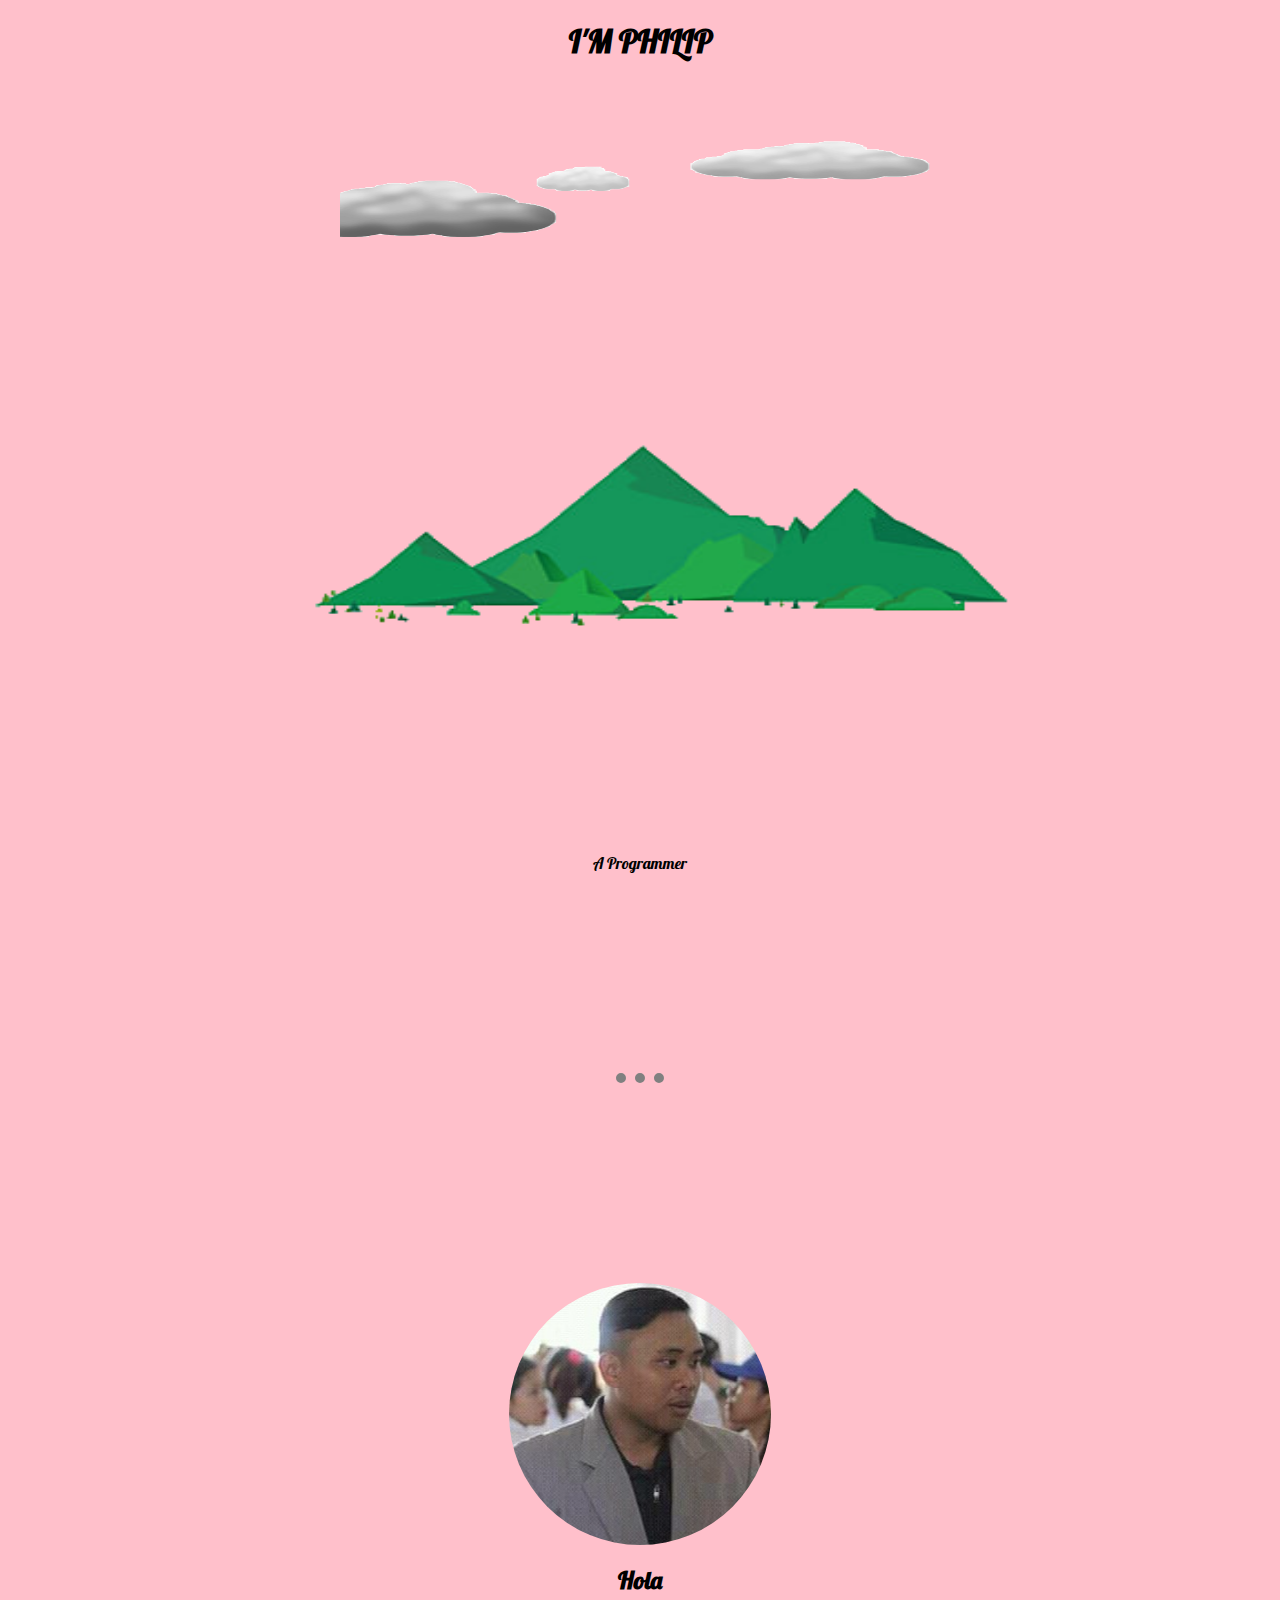
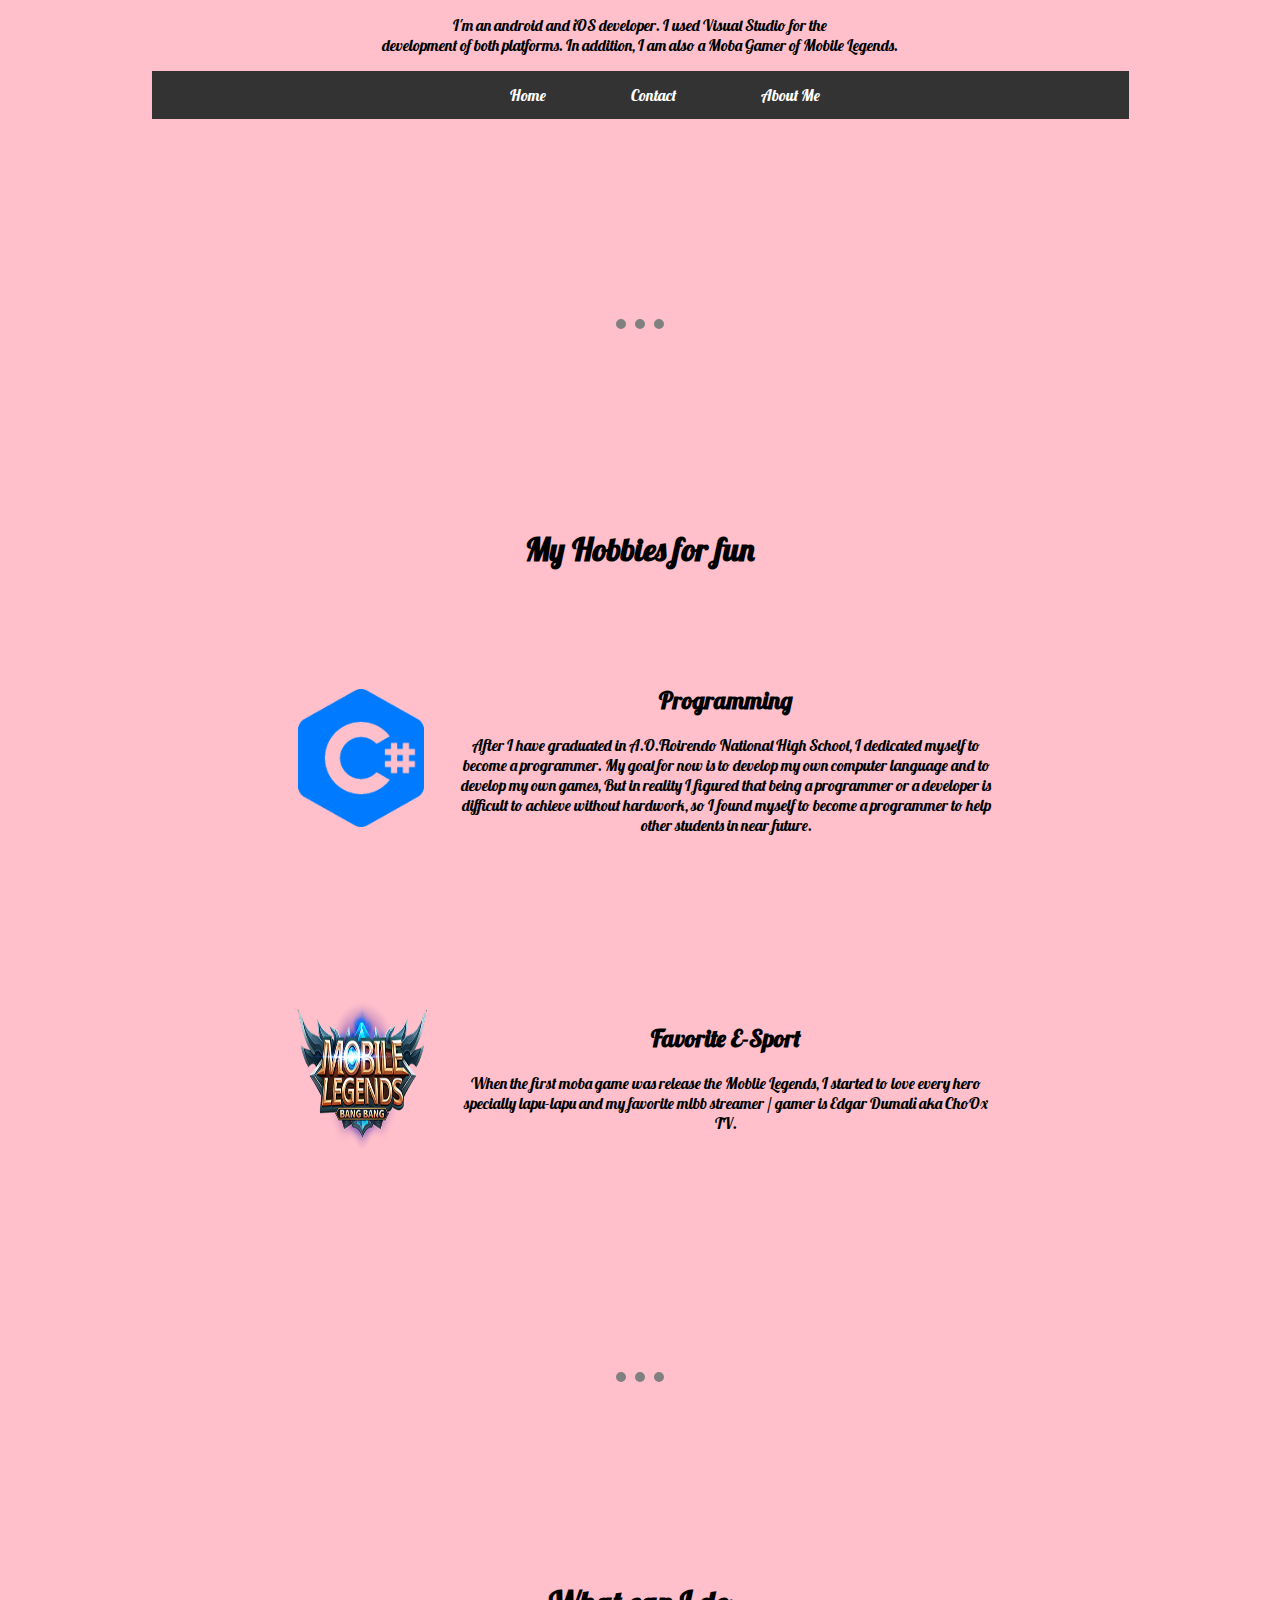
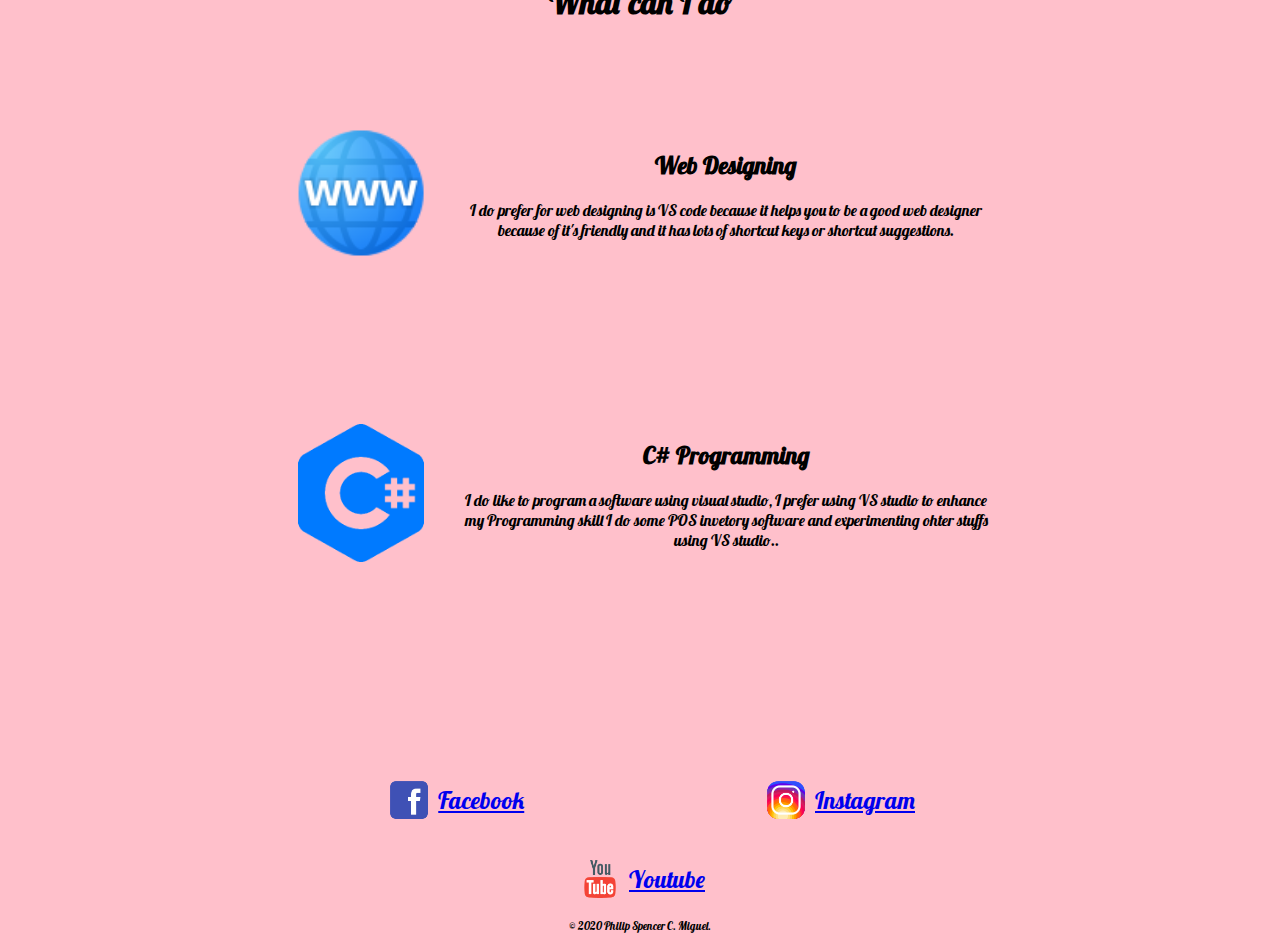
==== index.html @ 68539d3e "Add files via upload" ====
<!DOCTYPE html>
<html lang="en">
<head>
    <meta charset="UTF-8">
    <meta name="viewport" content="width=device-width, initial-scale=1.0">
    <link rel="favicon" href="images/Mobilelegends.png" type="png/jpg/jpeg">
    <link rel="stylesheet" href="css/css.css">
    <link href="https://fonts.googleapis.com/css2?family=Lobster&display=swap" rel="stylesheet">
    <title>Spencer</title>
</head>
<body>
    <div class="top-container">
    <h1>I'M PHILIP</h1>
    <br>
    <br>
    <br>
    <img class="cloud" src="images/clouds3.gif" alt="cloud-img">
    <img class="ChildProg" src="images/mount.png" alt="ChildProg-img">
    <p>A Programmer</p>
    </div>
    <hr>
    <div class="middle-container">
            <img src="images/Prof.png" alt="">
    <h2>Hola</h2>
    <p>
      I'm an android and iOS developer. I used Visual Studio for the <br>
      development of both platforms. In addition, I am also a Moba Gamer of Mobile Legends.
    </p>
    <ul>
      <li><a href="index.html">Home</a></li>
      <li><a href="https://mail.google.com/mail/u/0/#inbox?compose=CllgCJlKFwqWpTVwJTmwwFlCWTwDNnqghhSBkfkKdcBKfznhmbKVnHPDvffCcbLMlFSwvqqWZTL">Contact</a></li>
      <li><a href="about.html">About Me</a></li>
    </ul>
    <hr>
        </body>
        <h1>My Hobbies for fun</h1>
        <br>
        <br>
        <br>
            <table class="skills-1" cellspacing="20">
              <tbody><tr>
                <td>
                  <img class="skill" src="images/sad4.png" alt="c#-img">
                </td>
                <td>
                  <h2 class="skills_a">Programming</h2>
                  <p class="skills_b">
                    After I have graduated in A.O.Floirendo National High School, 
                    I dedicated myself to become a programmer. My goal for now is
                    to develop my own computer language and to develop my own games,
                    But in reality I figured that being a programmer or a developer
                    is difficult to achieve without hardwork, so I found myself to
                    become a programmer to help other students in near future.
                  </p>
                </td>
              </tr>
            </tbody></table>
        </head>
        <br>
        <br>
        <br>
        <br>
        <br>
        <br>
        <table class="skills-2" cellspacing="20">
          <tbody><tr>
            <td>
              <img class="skill" src="images/Mobilelegends.png" alt="mlbb-img">
            </td>
            <td>
              <h2 class="skills_a">Favorite E-Sport</h2>
              <p class="skills_b">
                When the first moba game was release the Moblie Legends, I
                started to love every hero specially lapu-lapu and my
                favorite mlbb streamer / gamer is Edgar Dumali aka ChoOx TV.
              </p>
            </td>
          </tr>
        </tbody></table>
    </div>
    <div>
      <hr>
      <h1>What can I do</h1>
      <br>
      <br>
      <br>
          <table class="skills-1" cellspacing="20">
            <tbody><tr>
              <td>
                <img class="skill" src="images/web.png" alt="c#-img">
              </td>
              <td>
                <h2>Web Designing</h2>
                <p class="skills_b">
                 I do prefer for web designing is VS code because
                 it helps you to be a good web designer because of
                 it's friendly and it has lots of shortcut keys or
                 shortcut suggestions.
                </p>
              </td>
            </tr>
          </tbody></table>
      </head>
      <br>
      <br>
      <br>
      <br>
      <br>
      <br>
      <table class="skills-2" cellspacing="20">
        <tbody><tr>
          <td>
            <img class="skill" src="images/sad4.png" alt="mlbb-img">
          </td>
          <td>
            <h2 class="skills_a">C# Programming</h2>
            <p class="skills_b">
              I do like to program a software using visual studio,
              I prefer using VS studio to enhance my Programming
              skill I do some POS invetory software and experimenting
              ohter stuffs using VS studio..
            </p>
          </td>
        </tr>
      </tbody></table>
    </div>
    <br>
    <br>
    <br>
    <br>
    <br>
    <br>
    <br>
    <br>
    <br>
    <br>
      <body>
    <div class="bottom-container">
      <table class="chan">
        <tbody>
          <tr>
            <td>
              <table class="chan">
                <tbody>
                  <tr>
                    <td>
                      <img class="kill" src="images/fb.png" alt="">
                    </td>
                    <td>
                      <a class="footer-link" href="https://www.facebook.com/misgkie">Facebook</a>
                    </td>
                  </tr>
                </tbody>
              </table>
            </td>
            <td>
              <table class="chan"><tbody><tr>
                <td>
                  <img class="kill" src="images/insta.png" alt="">
                </td>
                <td>
                  <a class="footer-link" href="https://www.instagram.com/spencermigs/">Instagram</a>
                </td>
              </tr></tbody></table>
            </td>
          </tr>
        </tbody>
      </table>
              <br>
              <table class="chan">
                <tbody><tr>
                  <td>
                   <img class="kill" src="images/yt.png" alt=""> 
                  </td>
                  <td>
                    <a class="footer-link" href="https://www.youtube.com/channel/UCJmM-uK0DPaV9AdHuq7a2xA?view_as=subscriber">Youtube</a>
                  </td>
                </tr></tbody>
              </table>
        <p class="copyright">© 2020 Philip Spencer C. Miguel.</p>
    </div>
</body>
</html>
---- css/css.css ----
body {
    width: 977px;
    margin: 0 auto;
    text-align: center;
    font-family: "Merriweather Sans", sans-serif;
    background-color: pink;
  }
  hr {
    border-color: gray;
    border-style: dotted none none;
    border-width: 10px;
    width: 5%;
    margin-top: 200px;
    margin-bottom: 200px;
  }
  h1, p, h2 {
    display: block;
    font-family: 'Lobster', cursive;
  }
  h3{
    text-align: center;
    font-size: xx-large;
  }
  img {
    display: block;
    margin-left: auto;
    margin-right: auto;
  }
  ul {
    list-style-type: none;
    margin: 0;
    padding: 0;
    overflow: hidden;
    background-color: #333;
    font-family: 'Lobster', cursive;
  }
  li {
    display: inline;
    margin: 0 0 0 50px;
    width: 100px;
  }
  
  li a, .dropbtn {
    display: inline-block;
    color: white;
    text-align: center;
    padding: 14px 16px;
    text-decoration: none;
  }
  
  li a:hover, .dropdown:hover .dropbtn {
    background-color: red;
  }
  
  li.dropdown {
    display: inline-block;
  }
  
  .dropdown-content {
    display: none;
    position: absolute;
    background-color: #f9f9f9;
    min-width: 160px;
    box-shadow: 0px 8px 16px 0px rgba(0,0,0,0.2);
    z-index: 1;
  }
  
  .dropdown-content a {
    color: black;
    padding: 12px 16px;
    text-decoration: none;
    display: block;
    text-align: left;
  }
  
  .dropdown-content a:hover {background-color: #f1f1f1;}
  
  .dropdown:hover .dropdown-content {
    display: block;
  }
  .skills-1 {
    margin: auto;
    padding-left: 3cm; 
    padding-right: 3cm;
  }
  .skills-2 {
    margin: auto;
    padding-left: 3cm; 
    padding-right: 3cm;
  }
  .chan {
    margin: auto;
    padding-left: 3cm;
    padding-right: 3cm;
  }
  .bottom-container {
    text-align: center;
    background-image: url(https://thumbs.gfycat.com/ExcellentCavernousHairstreakbutterfly-small.gif);
    font-family: 'Lobster', cursive;
    background-size: 100%;
    background-repeat: no-repeat;
  }
  .skill {
    width: 150px;
    height: 150px;
  }
  .kill {
    width: 50px;
    height: 50px;
  }
  .footer-link {
    font-size: 150%;
  }
  .copyright {
    font-size: 70%;
  }
  .ChildProg {
    height: 600px;
    width: 800px;
  }
  .cloud {
    width: 600px;
    height: 100px;
  }
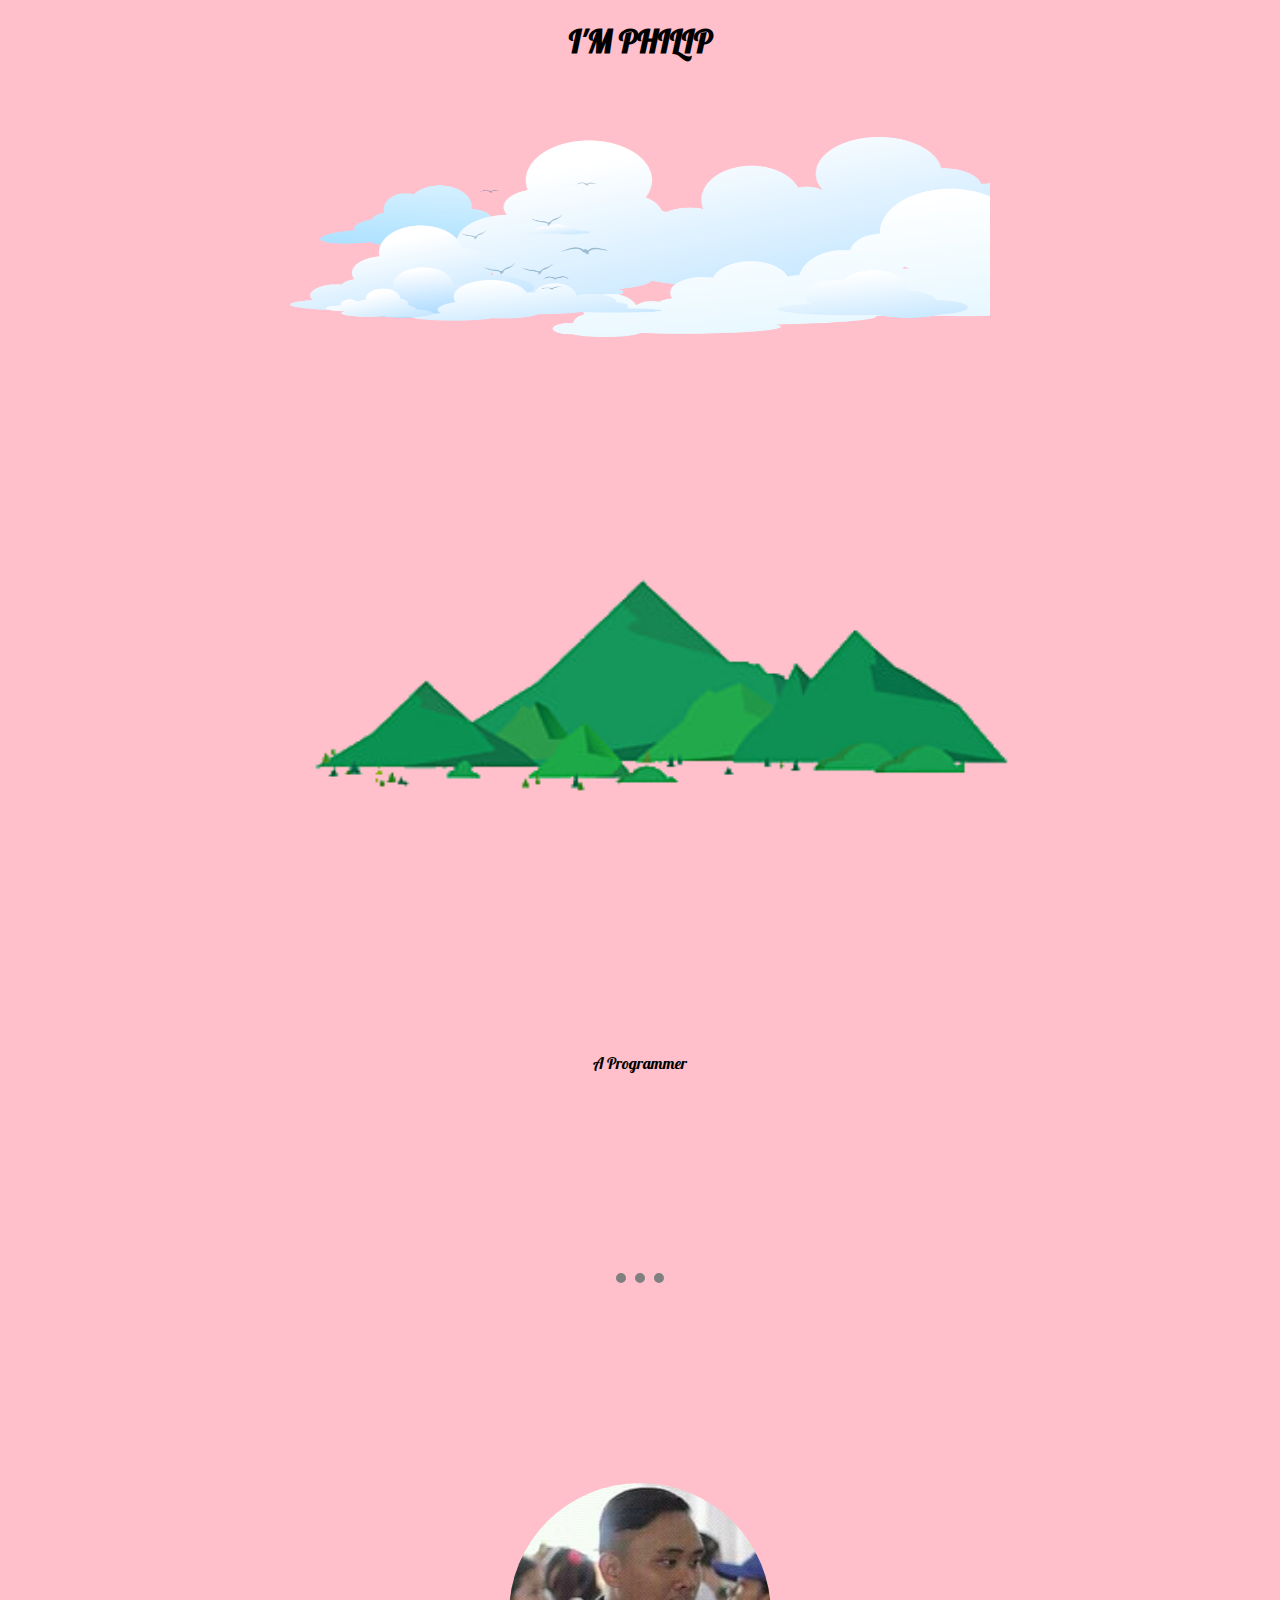
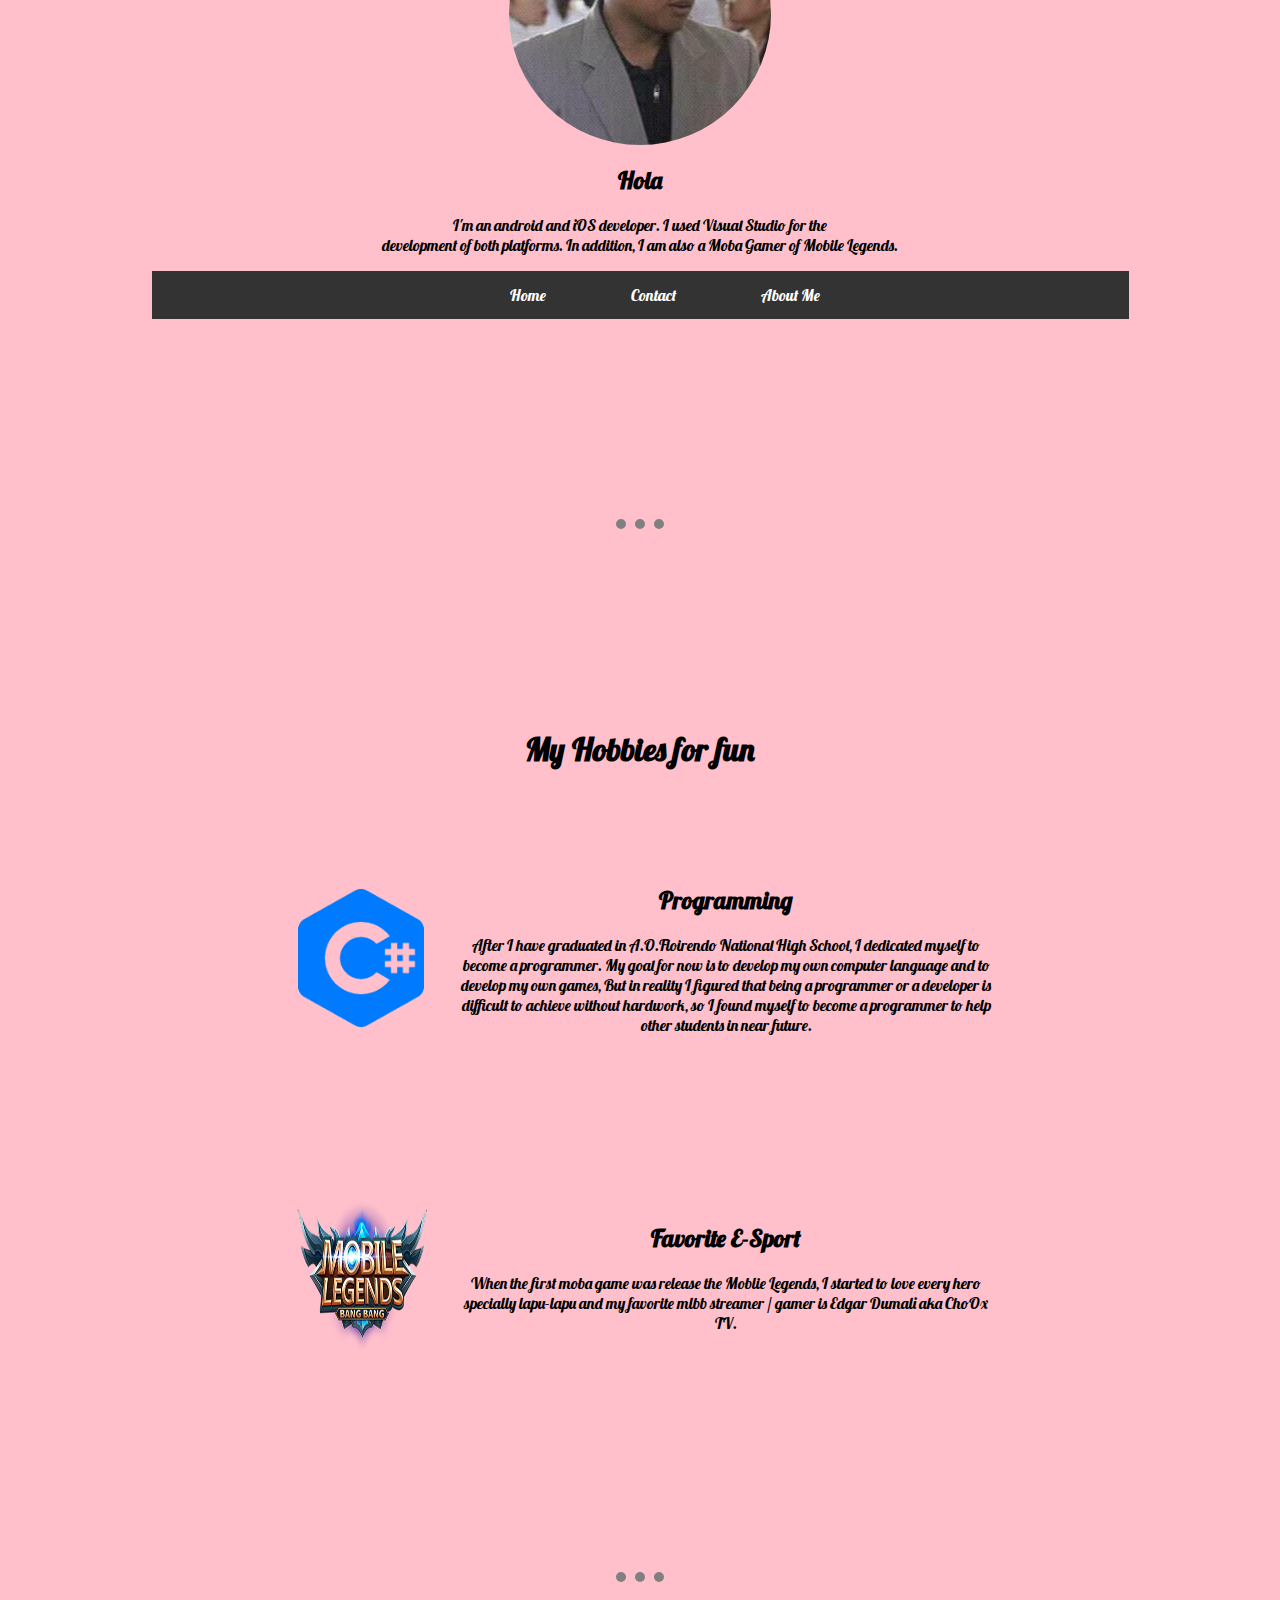
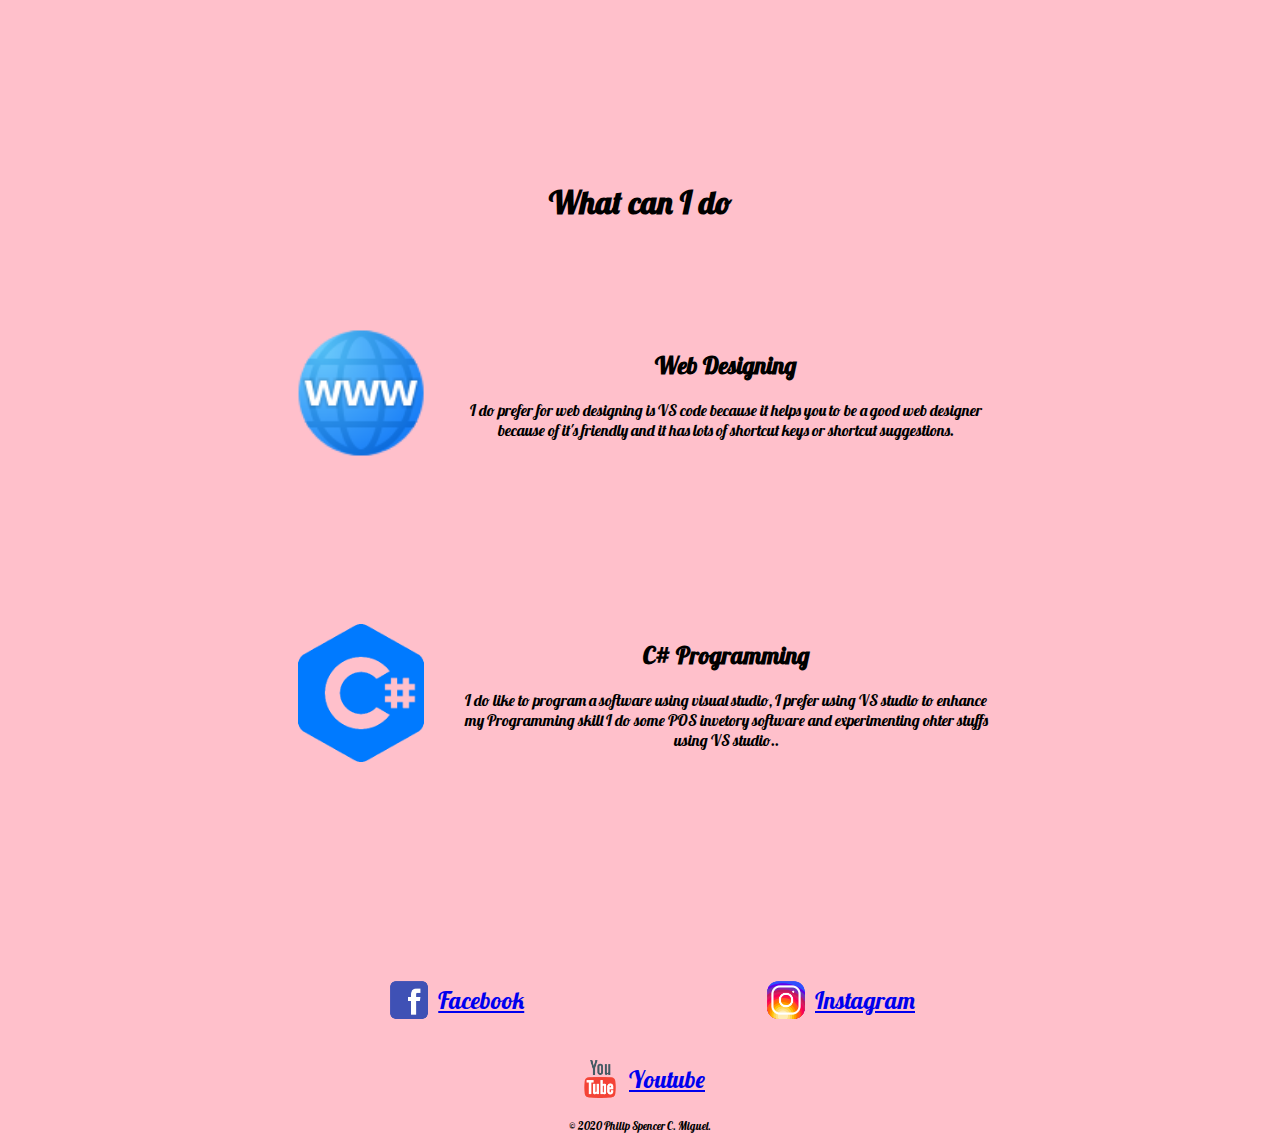
==== commit d6f5d887: "Add files via upload" ====
--- a/index.html
+++ b/index.html
@@ -14,7 +14,7 @@
     <br>
     <br>
     <br>
-    <img class="cloud" src="images/clouds3.gif" alt="cloud-img">
+    <img class="cloud" src="images/clouds3.png" alt="cloud-img">
     <img class="ChildProg" src="images/mount.png" alt="ChildProg-img">
     <p>A Programmer</p>
     </div>
--- a/css/css.css
+++ b/css/css.css
@@ -115,10 +115,10 @@
     font-size: 70%;
   }
   .ChildProg {
-    height: 600px;
+    height: 700px;
     width: 800px;
   }
   .cloud {
-    width: 600px;
-    height: 100px;
+    width: 700px;
+    height: 200px;
   }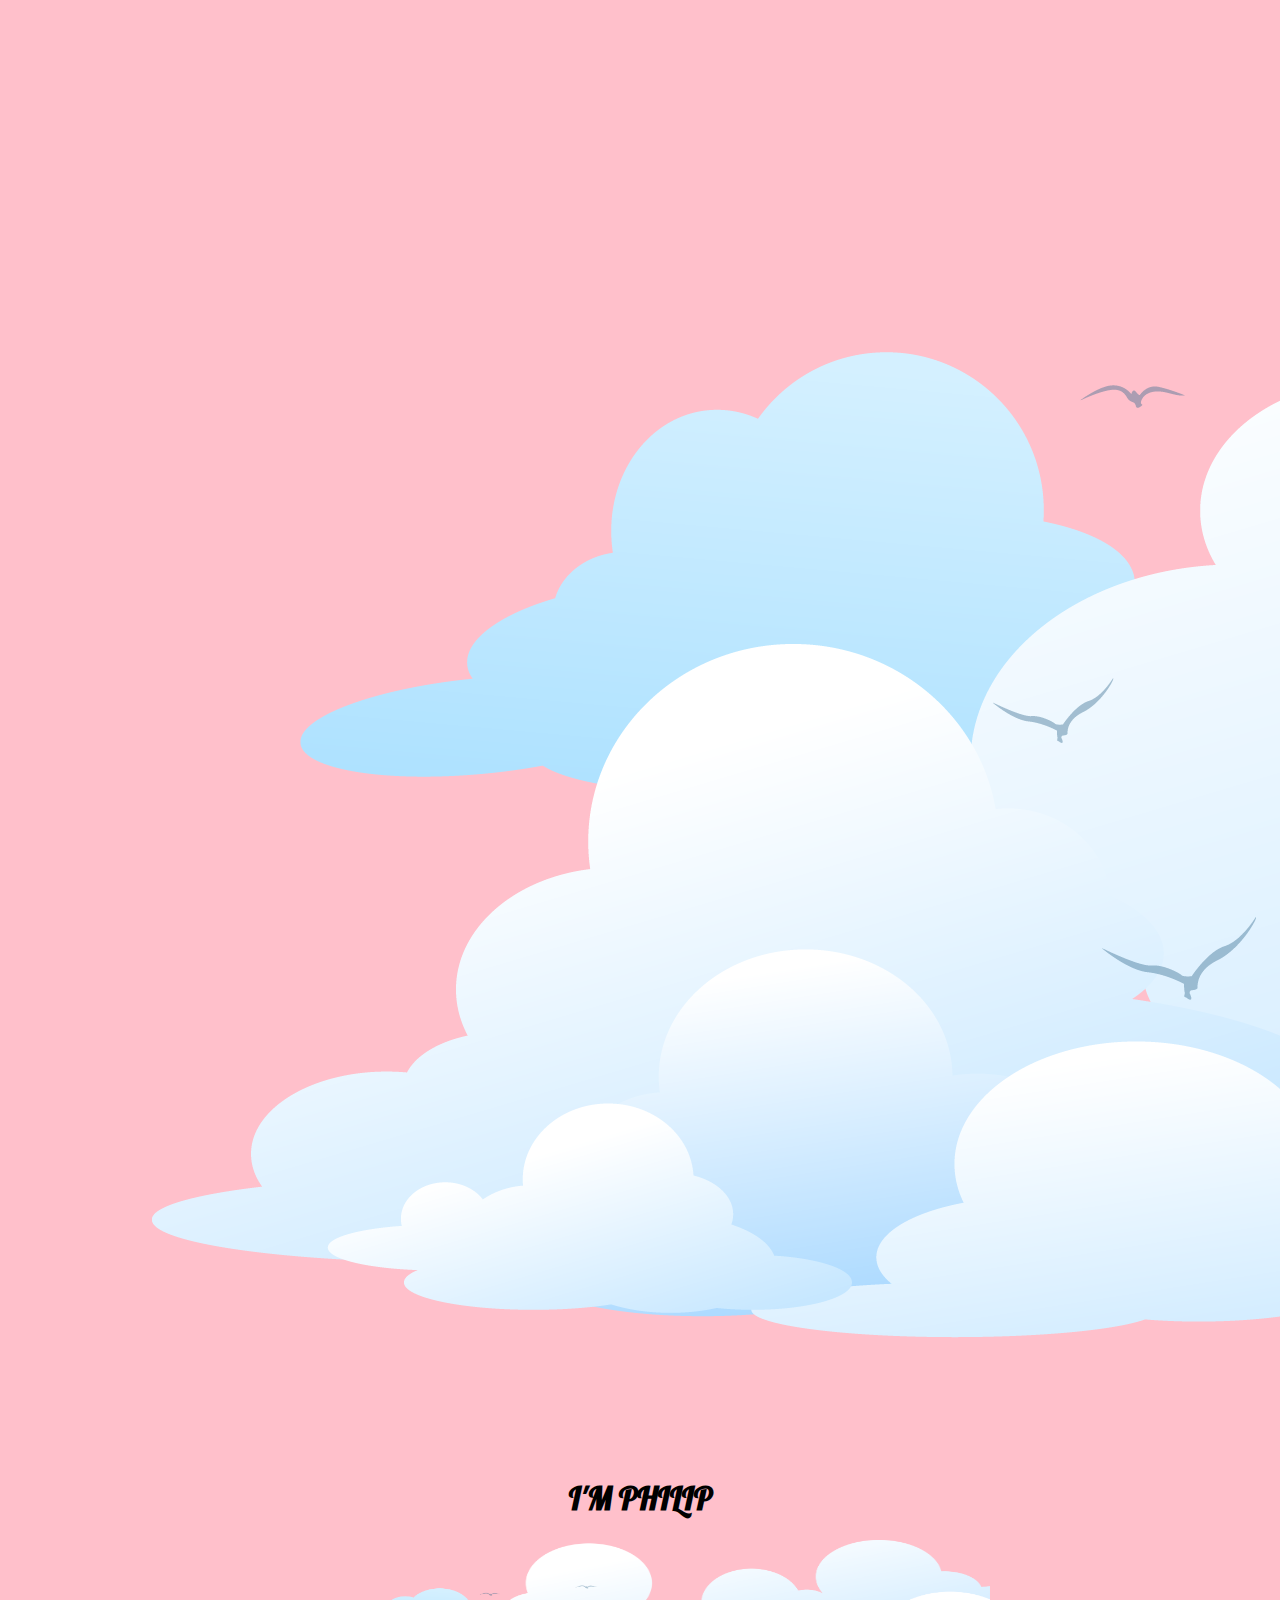
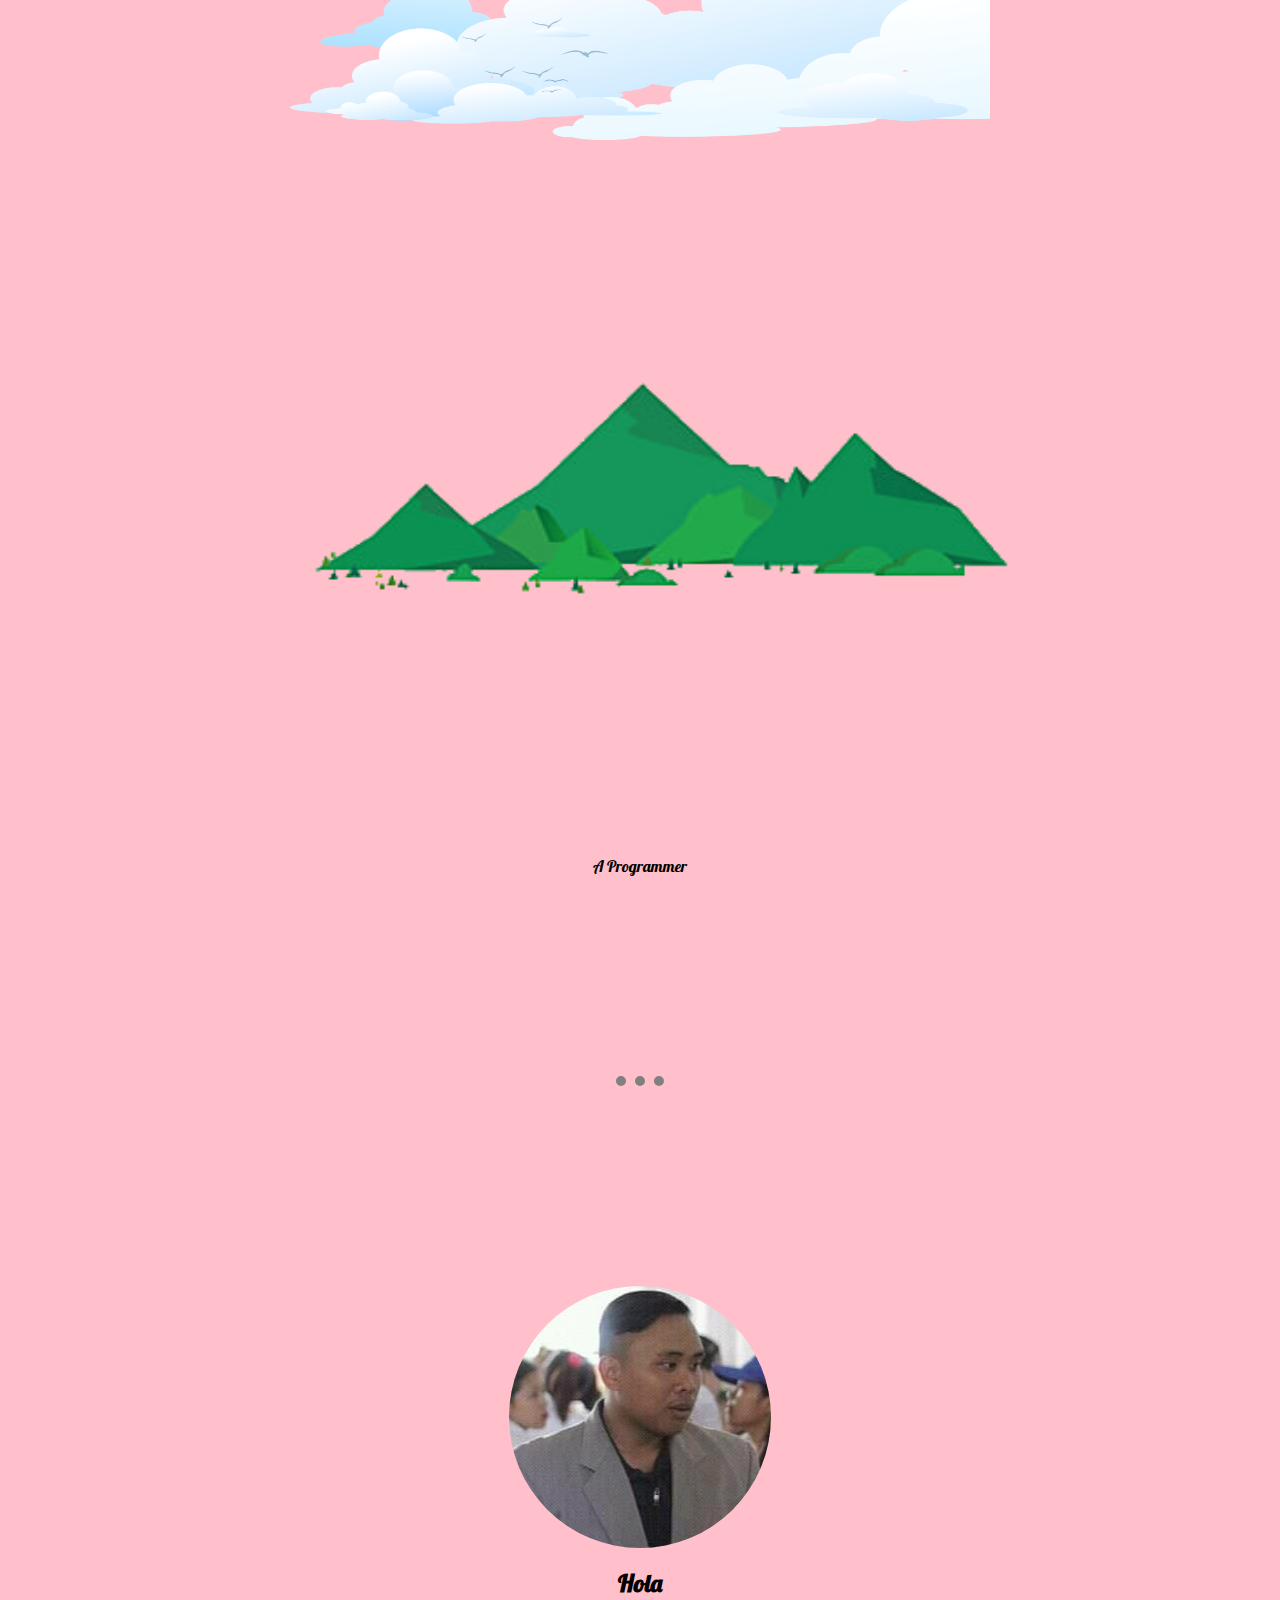
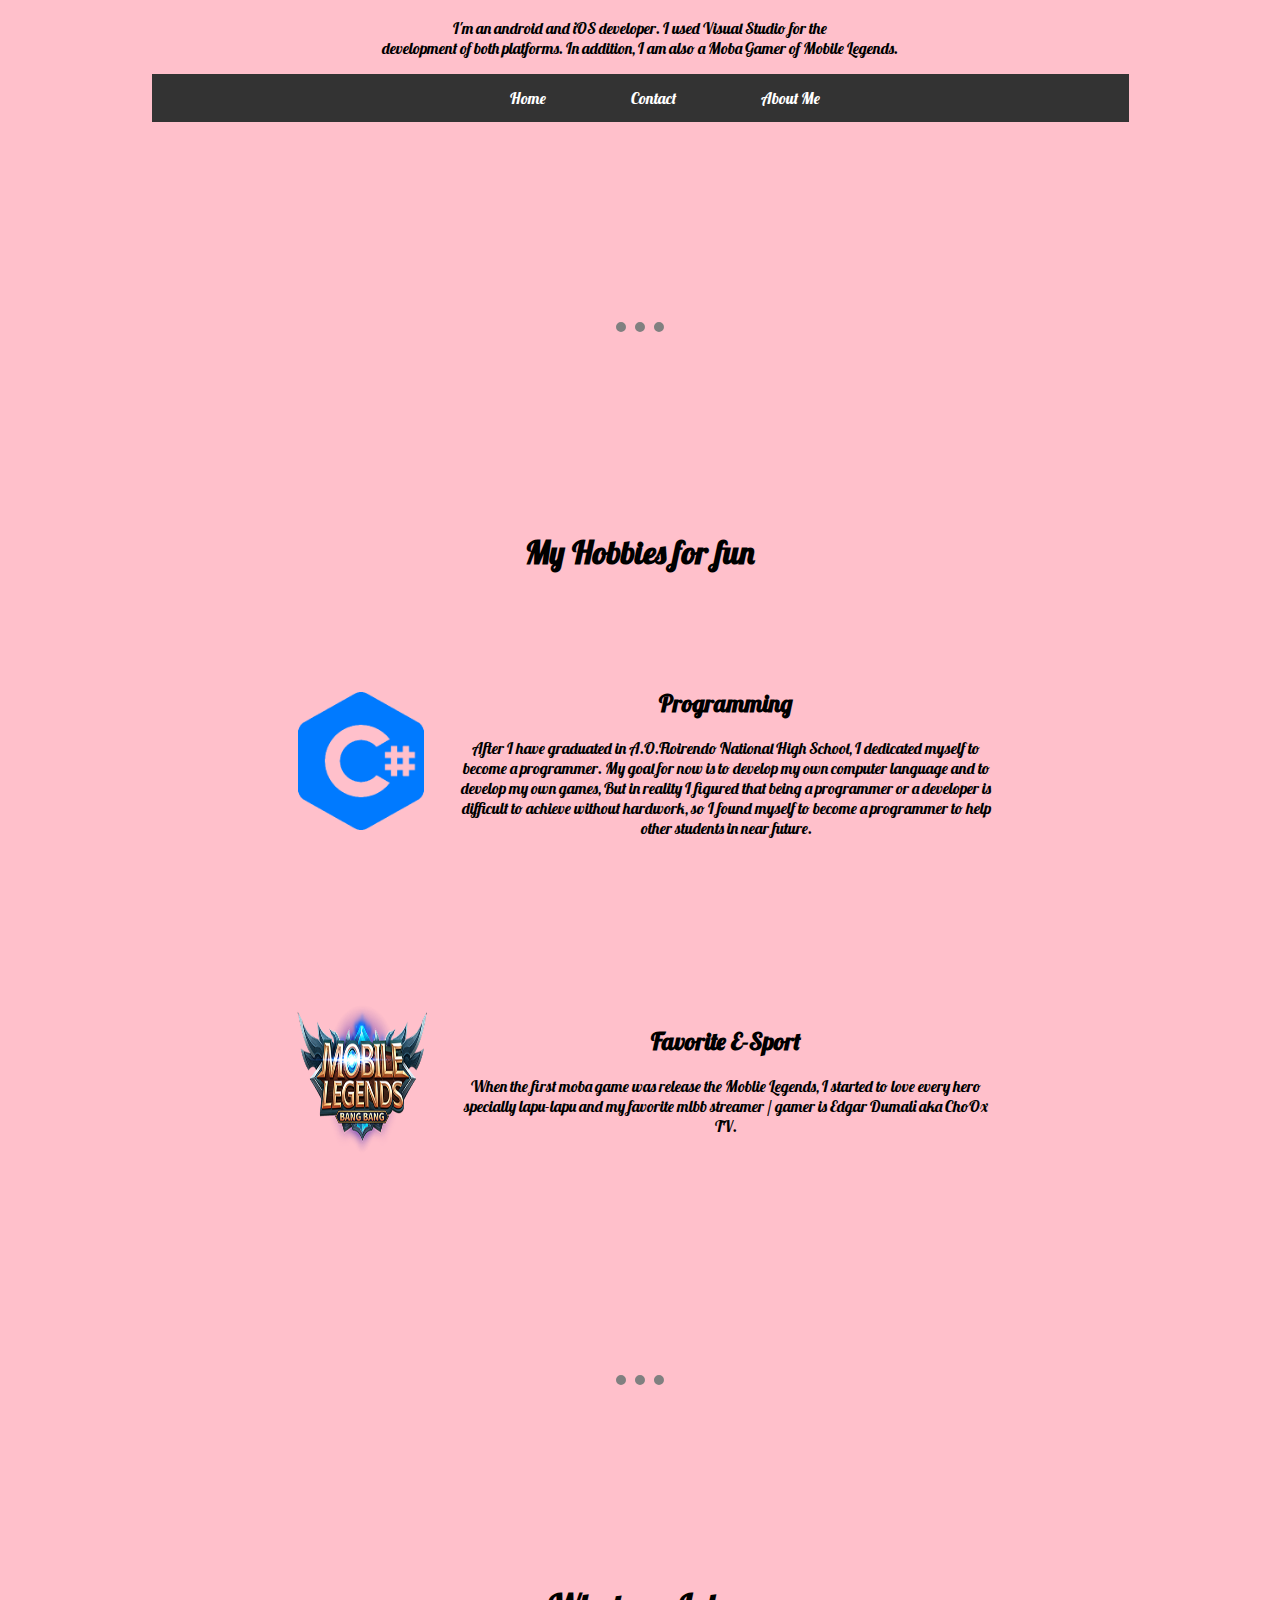
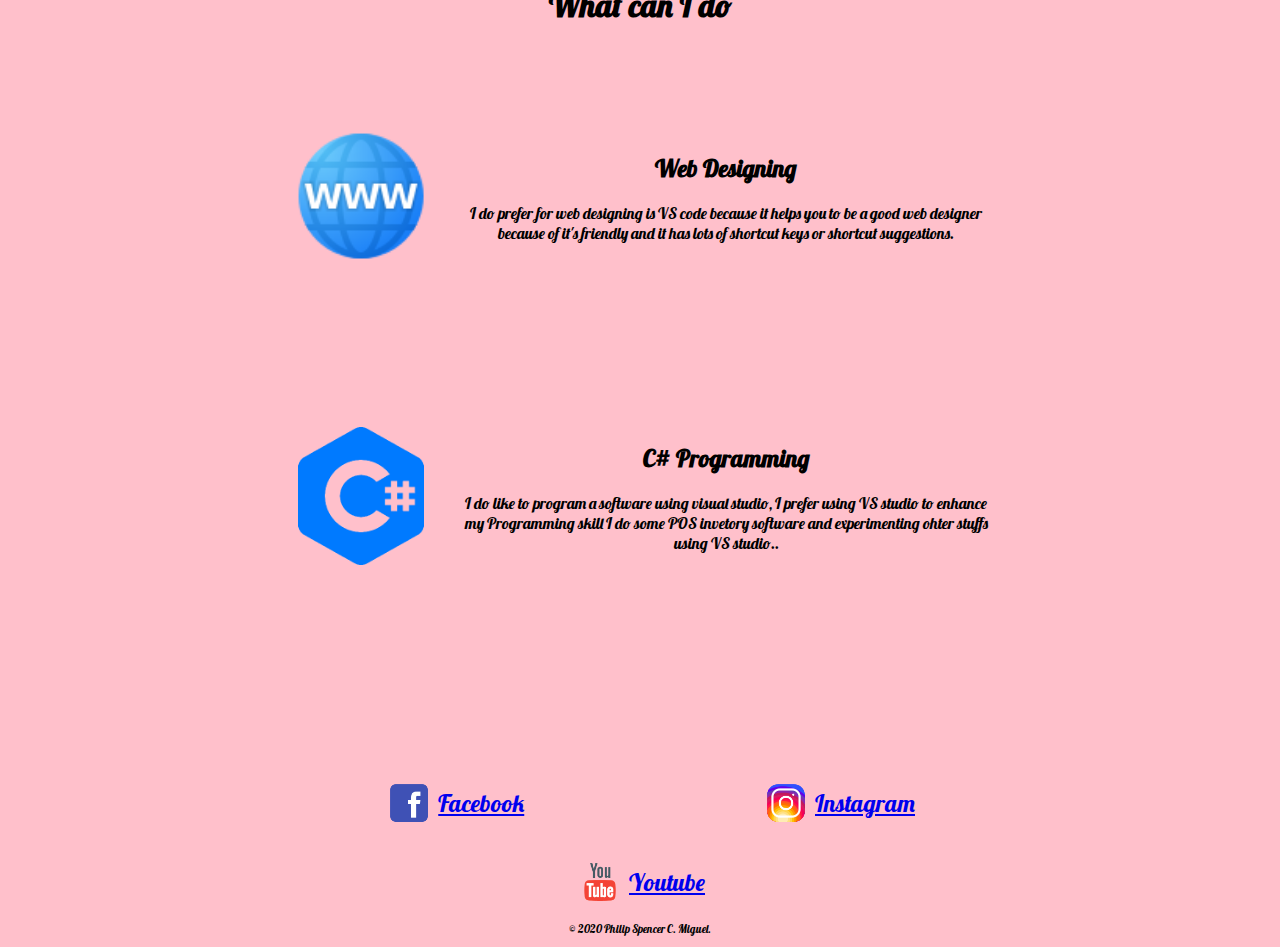
==== commit 87af3de4: "Add files via upload" ====
--- a/index.html
+++ b/index.html
@@ -10,10 +10,8 @@
 </head>
 <body>
     <div class="top-container">
+    <img class="clouds" src="images/clouds3.png" alt="clouds-img">
     <h1>I'M PHILIP</h1>
-    <br>
-    <br>
-    <br>
     <img class="cloud" src="images/clouds3.png" alt="cloud-img">
     <img class="ChildProg" src="images/mount.png" alt="ChildProg-img">
     <p>A Programmer</p>
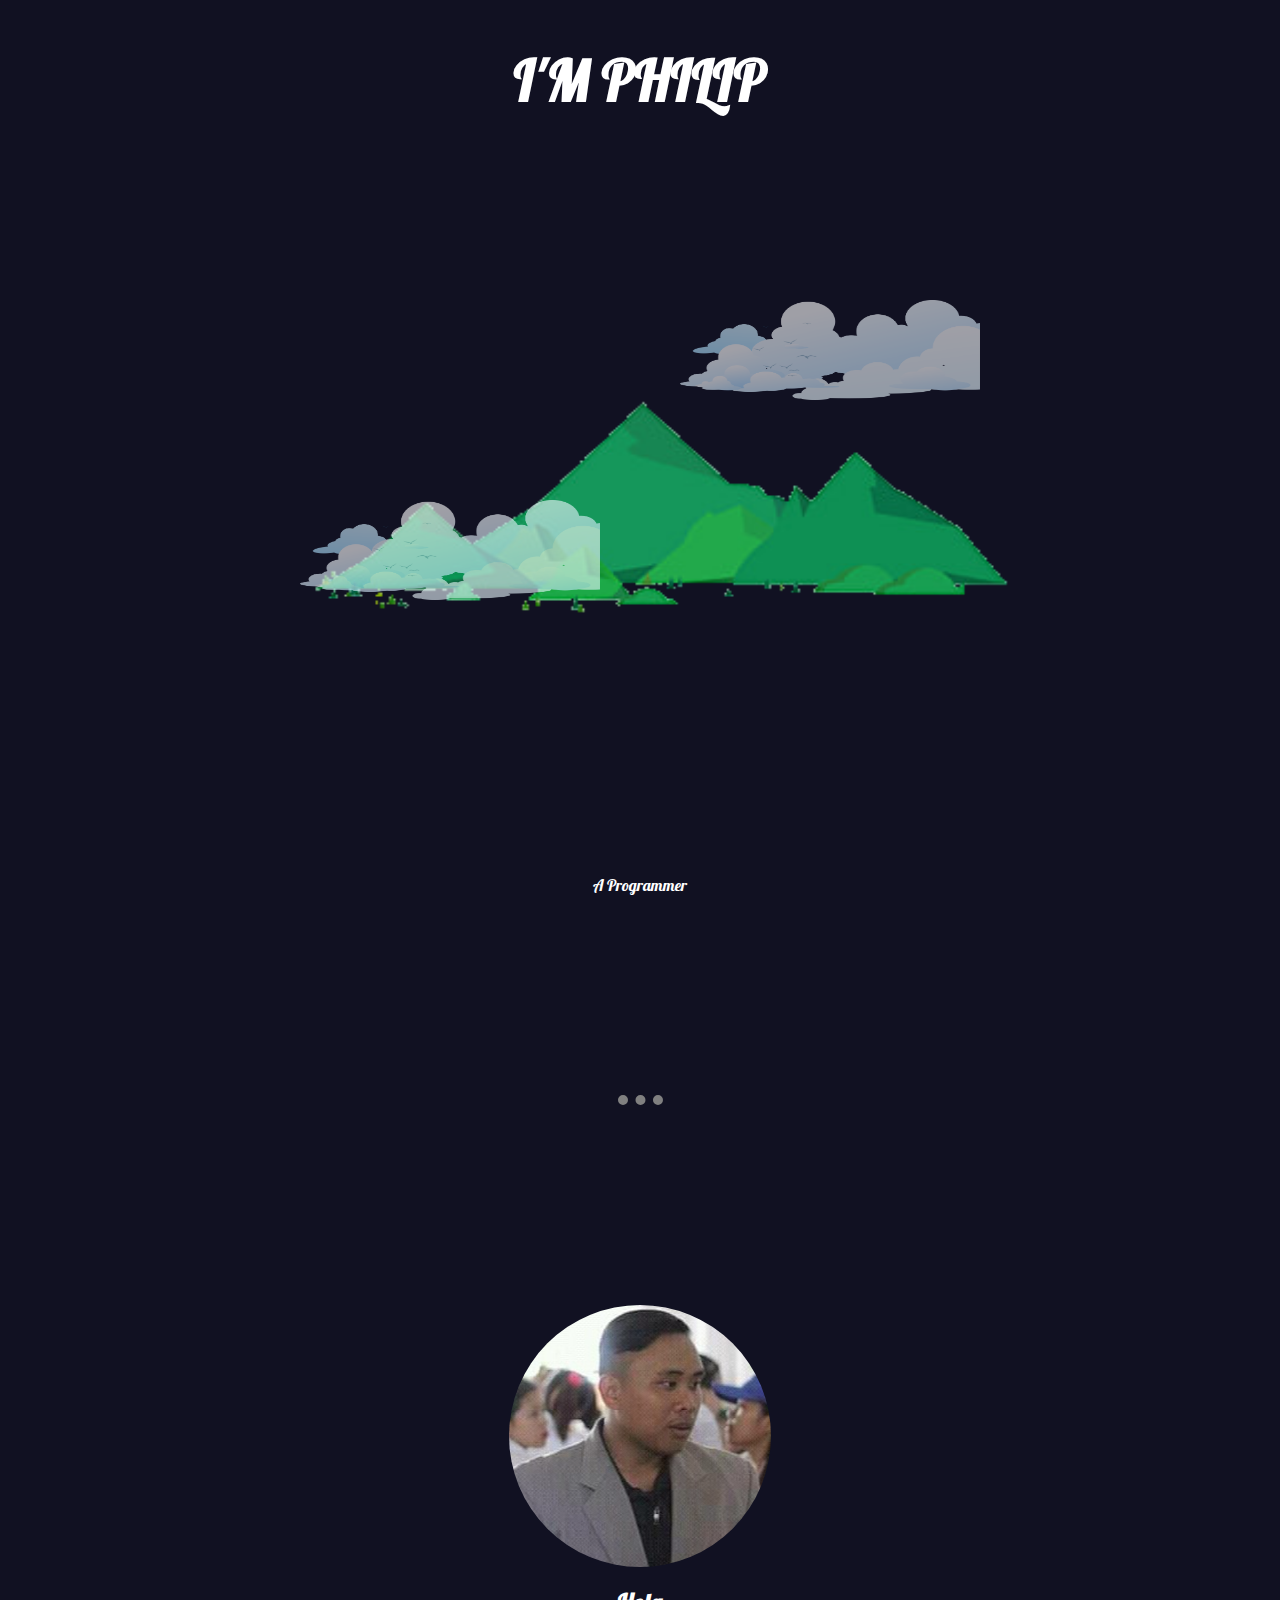
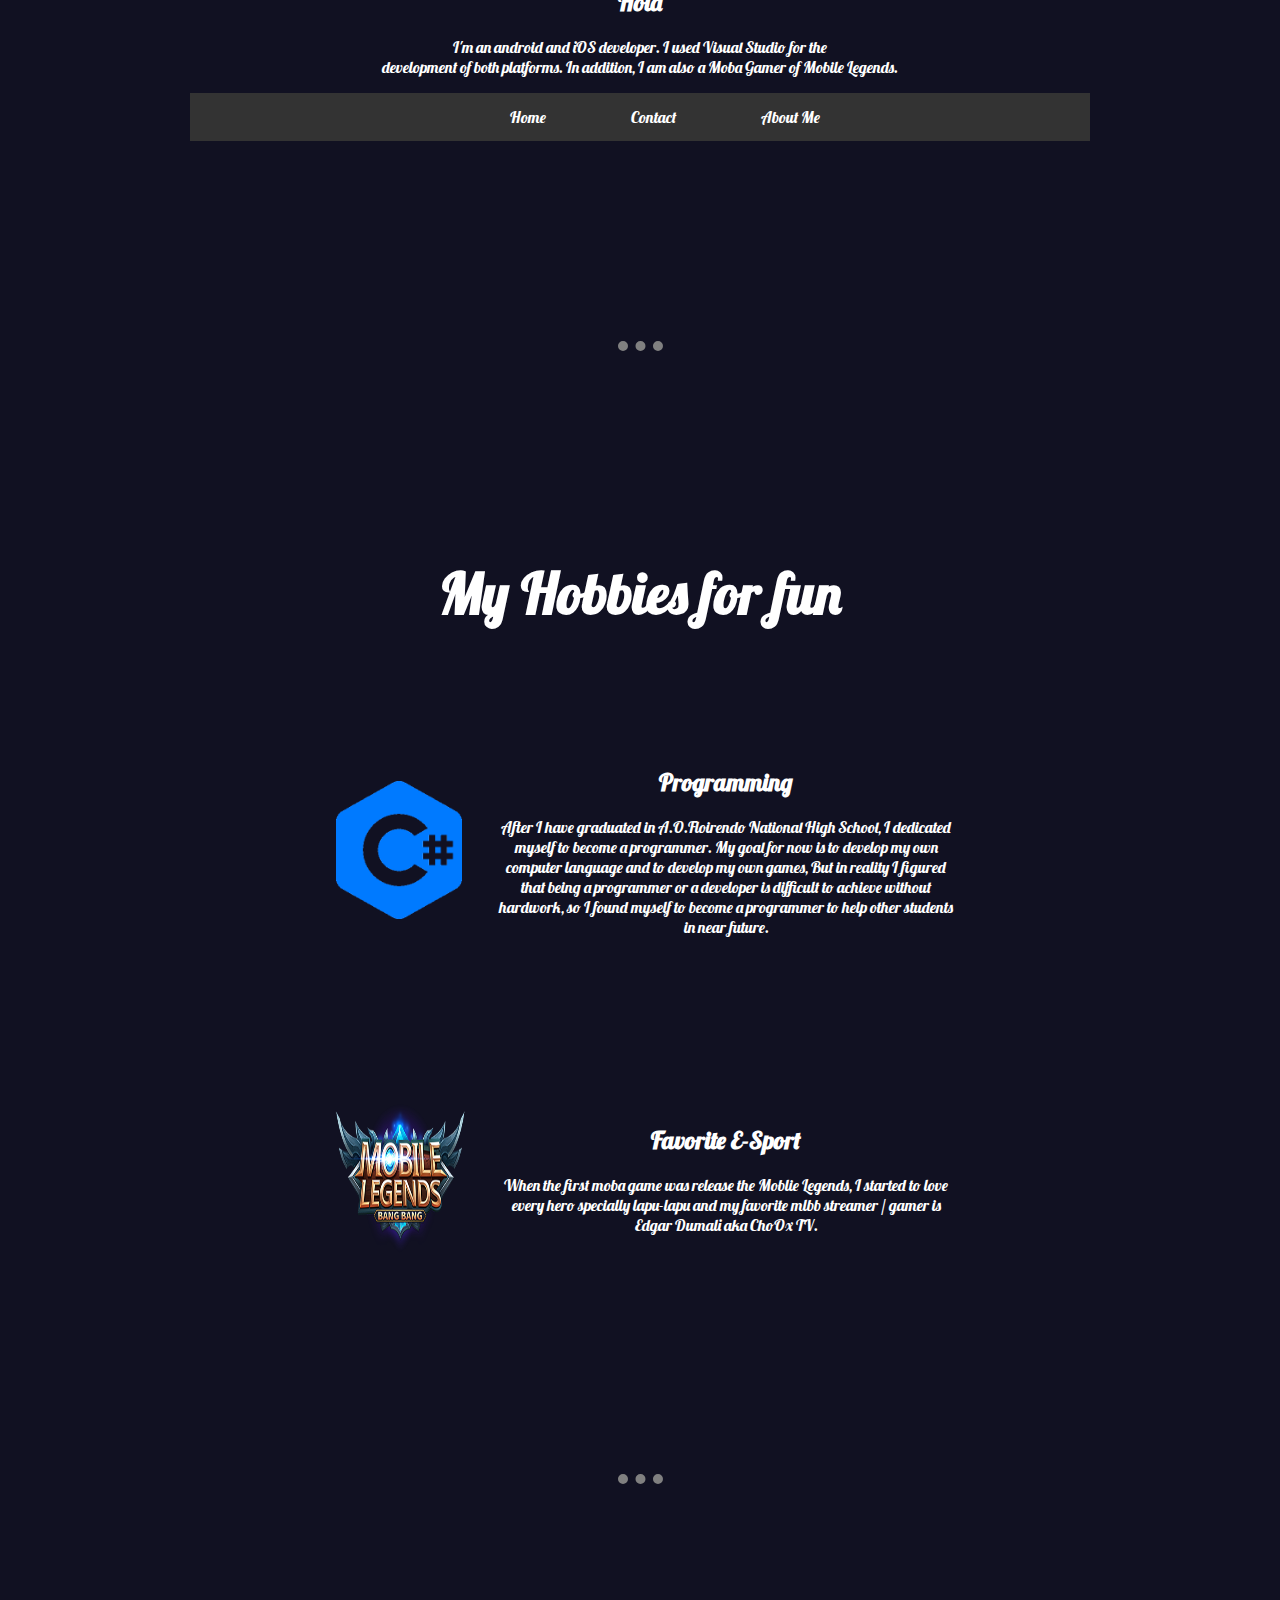
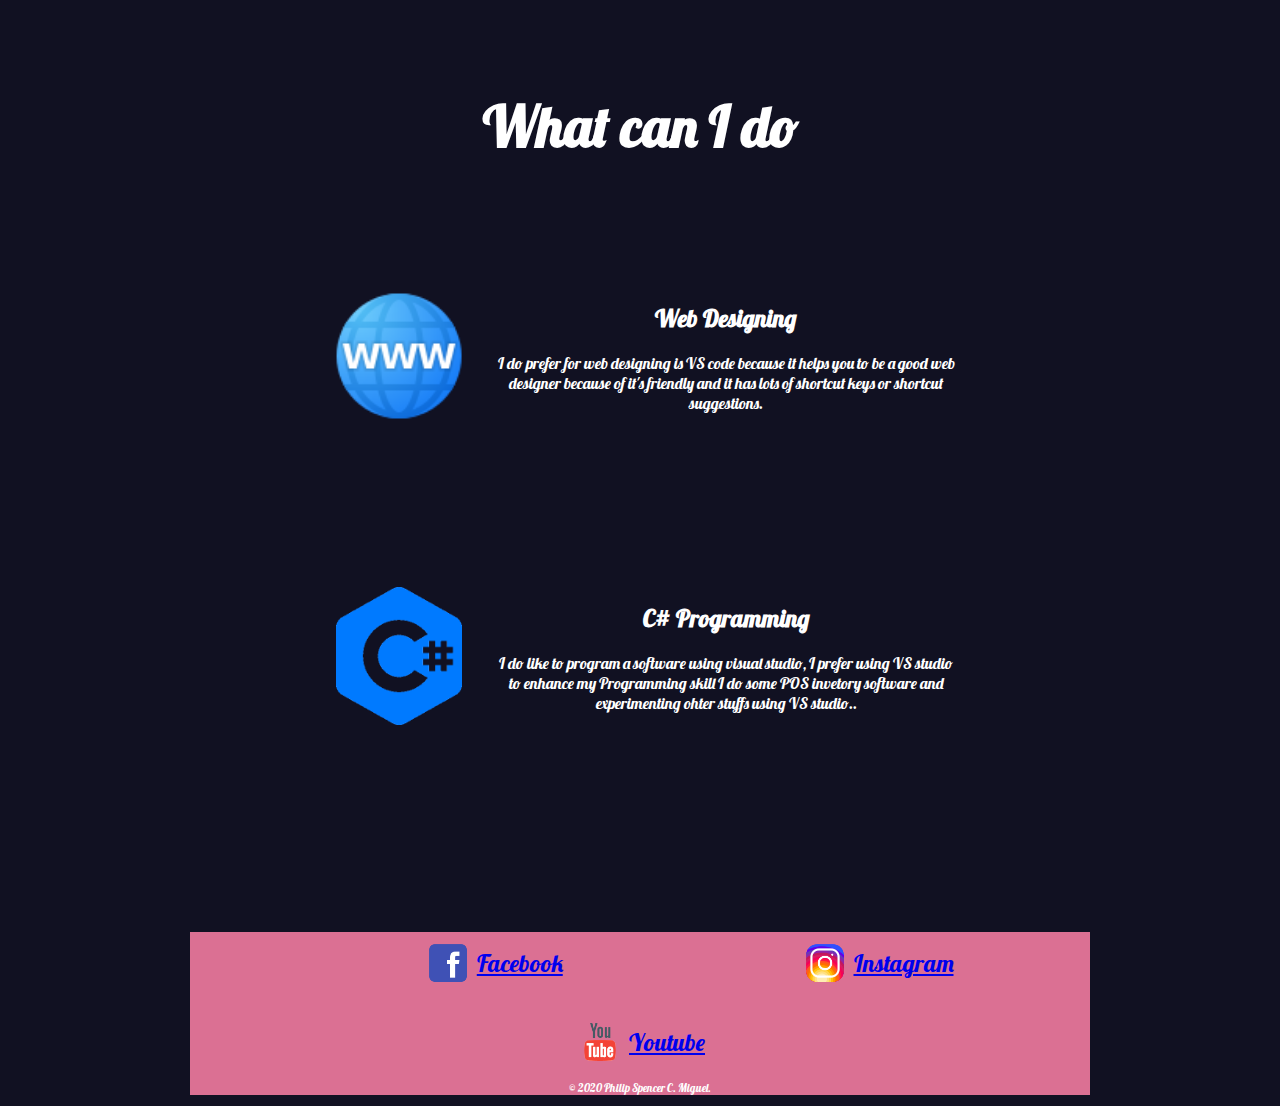
==== commit b316397a: "Add files via upload" ====
--- a/index.html
+++ b/index.html
@@ -31,7 +31,7 @@
     </ul>
     <hr>
         </body>
-        <h1>My Hobbies for fun</h1>
+        <h1 class="hobby">My Hobbies for fun</h1>
         <br>
         <br>
         <br>
--- a/css/css.css
+++ b/css/css.css
@@ -1,9 +1,10 @@
 body {
-    width: 977px;
+    width: 900px;
     margin: 0 auto;
     text-align: center;
     font-family: "Merriweather Sans", sans-serif;
-    background-color: pink;
+    background-color: #112;
+    color: #fff;
   }
   hr {
     border-color: gray;
@@ -16,6 +17,12 @@
   h1, p, h2 {
     display: block;
     font-family: 'Lobster', cursive;
+  }
+  h1 {
+    font-style: normal;
+    font: 900px;
+    font-size: 3.5rem;
+    line-height: 1.5;
   }
   h3{
     text-align: center;
@@ -94,8 +101,9 @@
     padding-right: 3cm;
   }
   .bottom-container {
+    margin: auto;
     text-align: center;
-    background-image: url(https://thumbs.gfycat.com/ExcellentCavernousHairstreakbutterfly-small.gif);
+    background-color: palevioletred;
     font-family: 'Lobster', cursive;
     background-size: 100%;
     background-repeat: no-repeat;
@@ -119,6 +127,27 @@
     width: 800px;
   }
   .cloud {
-    width: 700px;
-    height: 200px;
+  position: absolute;
+  left: 300px;
+  opacity: 0.6;
+  bottom: 300px;
+  width: 300px;
+  height: 100px;
+  }
+  .clouds {
+  position: absolute;
+  right: 300px;
+  opacity: 0.6;
+  top: 300px;
+  width: 300px;
+  height: 100px;
+  }
+  .okay {
+    text-align: center;
+    margin: auto;
+  }
+  @media (max-width: 1028px) {
+    .top-container {
+      text-align: center;
+    }
   }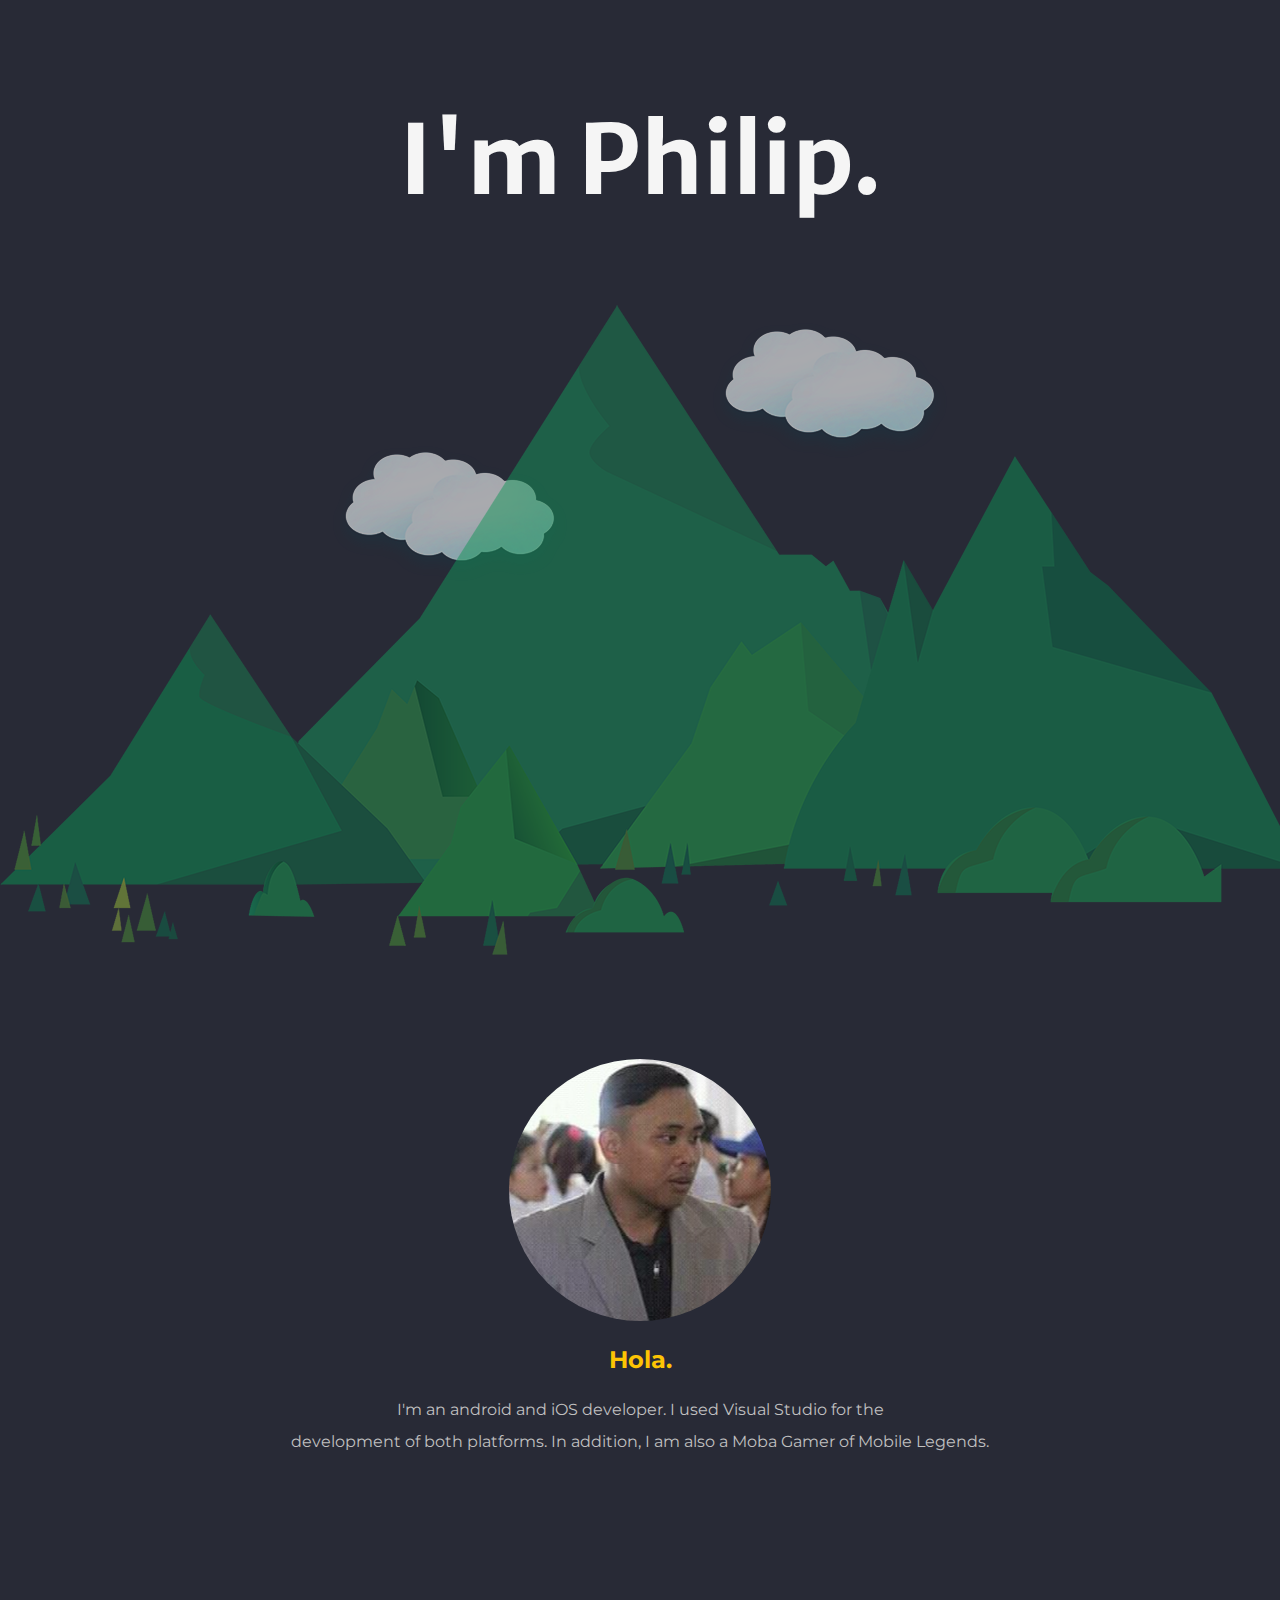
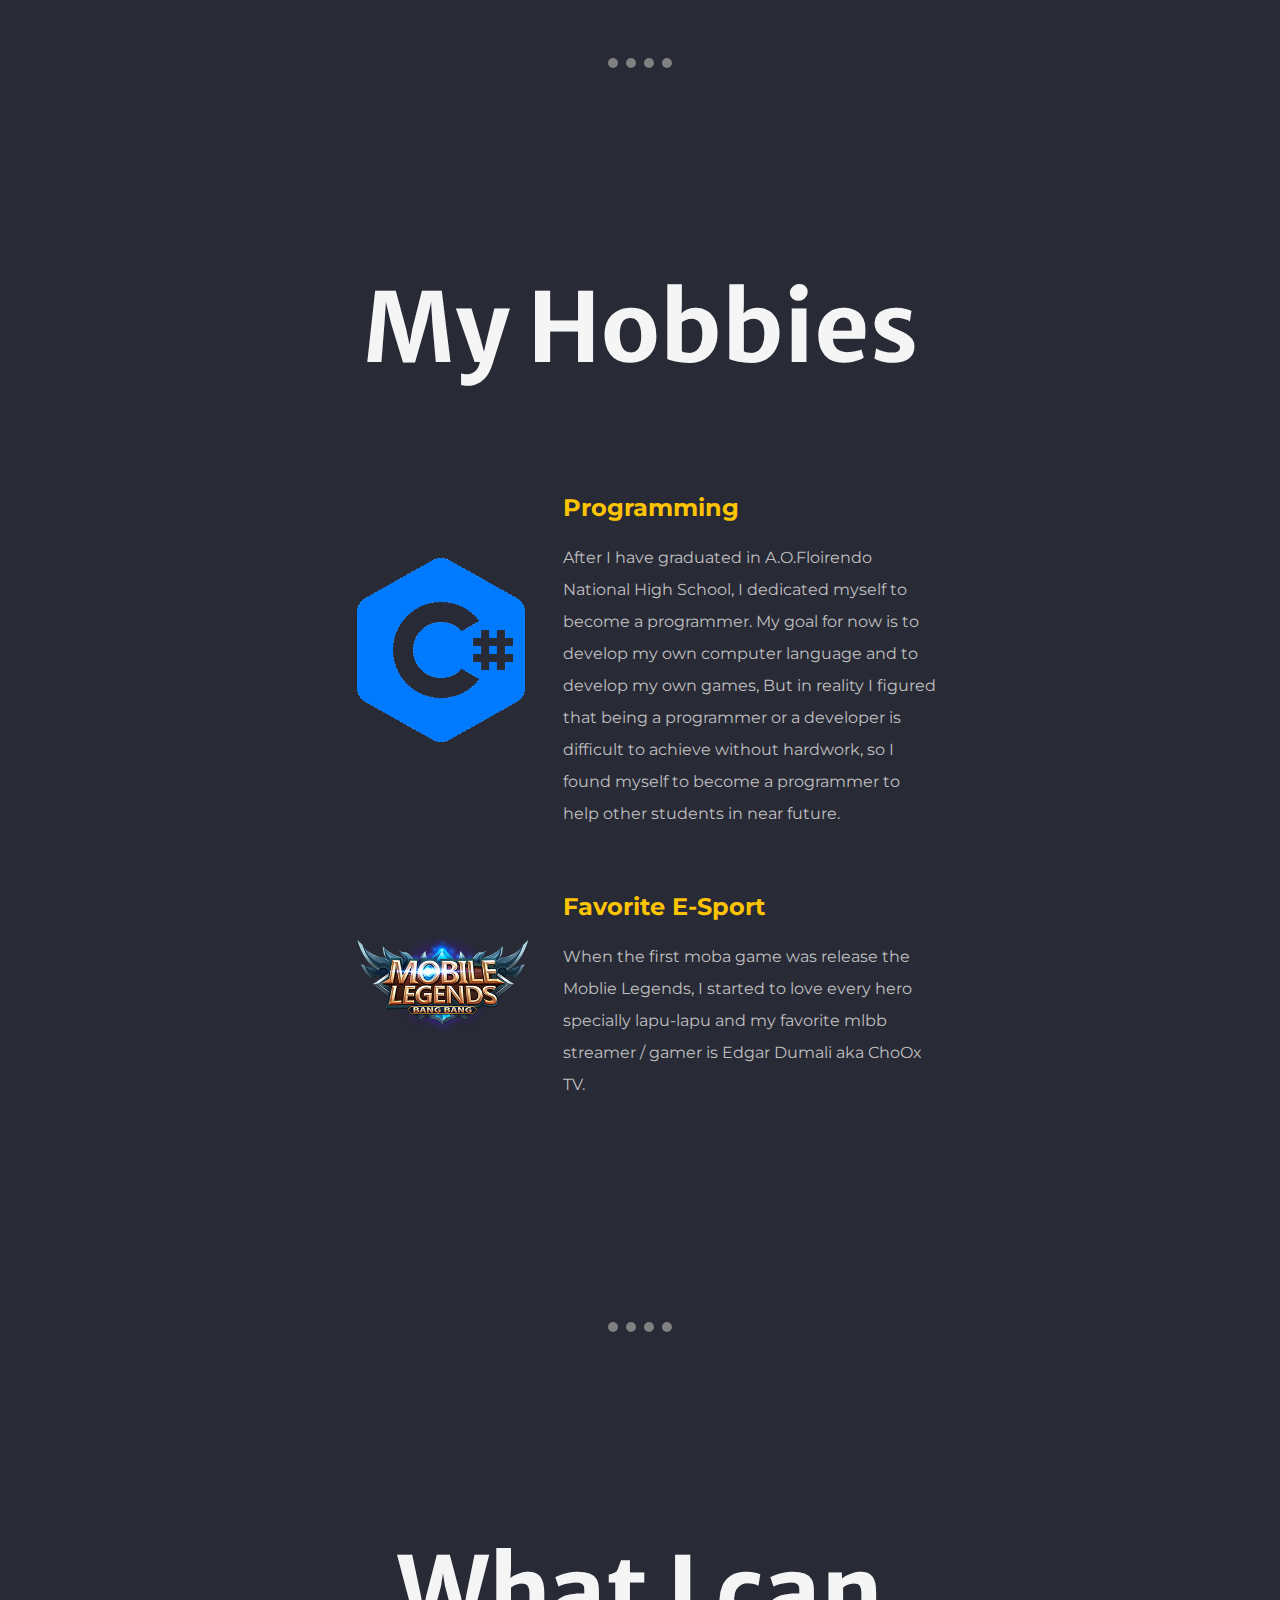
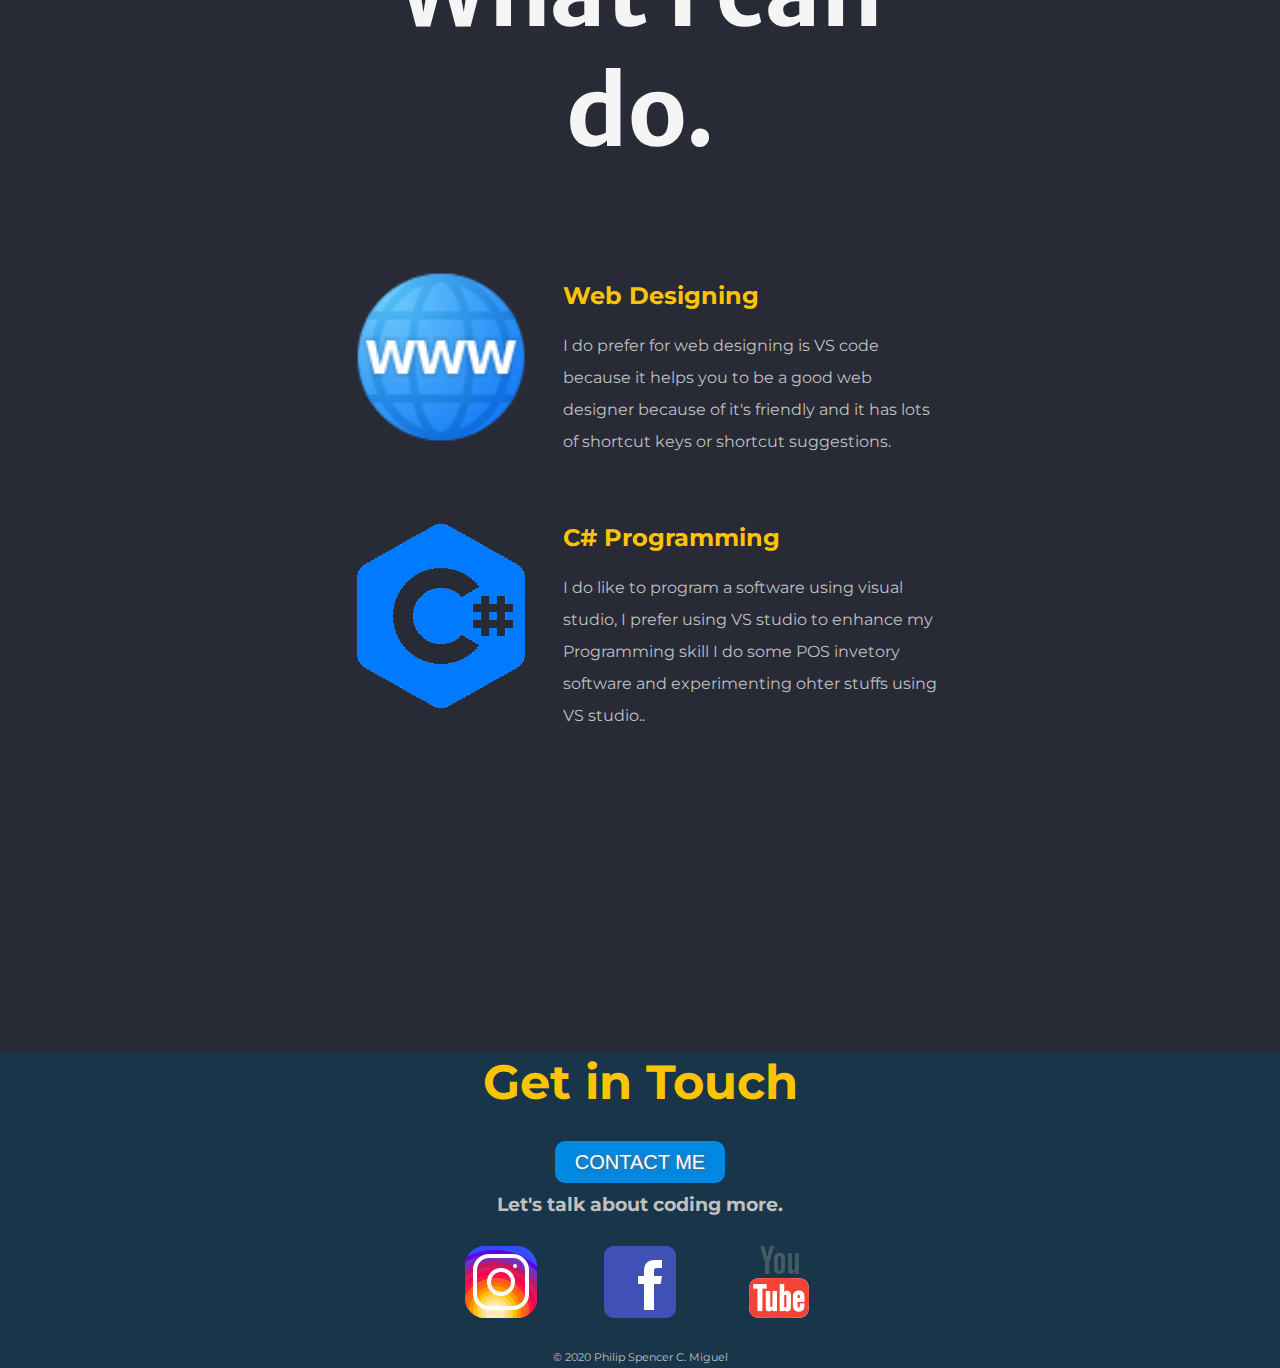
==== commit 8e472537: "Add files via upload" ====
--- a/index.html
+++ b/index.html
@@ -3,116 +3,89 @@
 <head>
     <meta charset="UTF-8">
     <meta name="viewport" content="width=device-width, initial-scale=1.0">
-    <link rel="favicon" href="images/Mobilelegends.png" type="png/jpg/jpeg">
     <link rel="stylesheet" href="css/css.css">
-    <link href="https://fonts.googleapis.com/css2?family=Lobster&display=swap" rel="stylesheet">
+    <link rel="icon" href="images/Prof.png">
+    <link href="https://fonts.googleapis.com/css2?family=Great+Vibes&amp;family=Merriweather+Sans:wght@300&amp;family=Montez&amp;family=Montserrat:wght@300&amp;family=Sacramento&amp;display=swap" rel="stylesheet">
     <title>Spencer</title>
 </head>
 <body>
-    <div class="top-container">
-    <img class="clouds" src="images/clouds3.png" alt="clouds-img">
-    <h1>I'M PHILIP</h1>
-    <img class="cloud" src="images/clouds3.png" alt="cloud-img">
-    <img class="ChildProg" src="images/mount.png" alt="ChildProg-img">
-    <p>A Programmer</p>
-    </div>
-    <hr>
-    <div class="middle-container">
-            <img src="images/Prof.png" alt="">
-    <h2>Hola</h2>
+  <div class="topcontainer">
+    <img class="cloud_1" src="images/cloud.png" alt="cloud-img">
+    <h1 class="styletit">I'm Philip.</h1>
+    <img class="cloud_2" src="images/cloud.png" alt="cloud-img">
+    <img class="mountain" src="images/mountain.png" alt="mountain-img">
+  </div>
+  <div class="middlecontainer">
+    <img src="images/Prof.png" alt="profile-img">
+    <h2>Hola.</h2>
     <p>
       I'm an android and iOS developer. I used Visual Studio for the <br>
       development of both platforms. In addition, I am also a Moba Gamer of Mobile Legends.
     </p>
-    <ul>
-      <li><a href="index.html">Home</a></li>
-      <li><a href="https://mail.google.com/mail/u/0/#inbox?compose=CllgCJlKFwqWpTVwJTmwwFlCWTwDNnqghhSBkfkKdcBKfznhmbKVnHPDvffCcbLMlFSwvqqWZTL">Contact</a></li>
-      <li><a href="about.html">About Me</a></li>
-    </ul>
     <hr>
-        </body>
-        <h1 class="hobby">My Hobbies for fun</h1>
-        <br>
-        <br>
-        <br>
-            <table class="skills-1" cellspacing="20">
-              <tbody><tr>
-                <td>
-                  <img class="skill" src="images/sad4.png" alt="c#-img">
-                </td>
-                <td>
-                  <h2 class="skills_a">Programming</h2>
-                  <p class="skills_b">
-                    After I have graduated in A.O.Floirendo National High School, 
-                    I dedicated myself to become a programmer. My goal for now is
-                    to develop my own computer language and to develop my own games,
-                    But in reality I figured that being a programmer or a developer
-                    is difficult to achieve without hardwork, so I found myself to
-                    become a programmer to help other students in near future.
-                  </p>
-                </td>
-              </tr>
-            </tbody></table>
-        </head>
-        <br>
-        <br>
-        <br>
-        <br>
-        <br>
-        <br>
-        <table class="skills-2" cellspacing="20">
-          <tbody><tr>
-            <td>
-              <img class="skill" src="images/Mobilelegends.png" alt="mlbb-img">
-            </td>
-            <td>
-              <h2 class="skills_a">Favorite E-Sport</h2>
-              <p class="skills_b">
-                When the first moba game was release the Moblie Legends, I
-                started to love every hero specially lapu-lapu and my
-                favorite mlbb streamer / gamer is Edgar Dumali aka ChoOx TV.
-              </p>
-            </td>
-          </tr>
-        </tbody></table>
-    </div>
-    <div>
-      <hr>
-      <h1>What can I do</h1>
-      <br>
-      <br>
-      <br>
-          <table class="skills-1" cellspacing="20">
-            <tbody><tr>
-              <td>
-                <img class="skill" src="images/web.png" alt="c#-img">
-              </td>
-              <td>
-                <h2>Web Designing</h2>
-                <p class="skills_b">
-                 I do prefer for web designing is VS code because
-                 it helps you to be a good web designer because of
-                 it's friendly and it has lots of shortcut keys or
-                 shortcut suggestions.
-                </p>
-              </td>
-            </tr>
-          </tbody></table>
-      </head>
-      <br>
-      <br>
-      <br>
-      <br>
-      <br>
-      <br>
+    <div class="My-skills">
+      <h1 class="styletit">My Hobbies</h1>
+      <table class="skills-1" cellspacing="20">
+        <tbody><tr>
+          <td>
+            <img class="skillslogo" src="images/sad4.png" alt="skills-1-img">
+          </td>
+          <td>
+            <h2 class="skills_h">Programming</h2>
+            <p class="skills_p">
+              After I have graduated in A.O.Floirendo National High School, 
+              I dedicated myself to become a programmer. My goal for now is
+              to develop my own computer language and to develop my own games,
+              But in reality I figured that being a programmer or a developer
+              is difficult to achieve without hardwork, so I found myself to
+              become a programmer to help other students in near future.
+            </p>
+          </td>
+        </tr>
+      </tbody></table>
       <table class="skills-2" cellspacing="20">
         <tbody><tr>
           <td>
-            <img class="skill" src="images/sad4.png" alt="mlbb-img">
+            <img class="skillslogo" src="images/Mobilelegends.png" alt="mlbb-img">
           </td>
           <td>
-            <h2 class="skills_a">C# Programming</h2>
-            <p class="skills_b">
+            <h2 class="skills_h">Favorite E-Sport</h2>
+            <p class="skills_p">
+              When the first moba game was release the Moblie Legends, I
+              started to love every hero specially lapu-lapu and my
+              favorite mlbb streamer / gamer is Edgar Dumali aka ChoOx TV.
+            </p>
+          </td>
+        </tr>
+      </tbody></table>
+    </div>
+    <hr>
+    <div class="Whatido">
+      <h1 class="styletit">What I can do.</h1>
+      <table class="skills-1" cellspacing="20">
+        <tbody><tr>
+          <td>
+            <img class="skillslogo" src="images/web.png" alt="skills-1-img">
+          </td>
+          <td>
+            <h2 class="skills_h">Web Designing</h2>
+            <p class="skills_p">
+              I do prefer for web designing is VS code because
+              it helps you to be a good web designer because of
+              it's friendly and it has lots of shortcut keys or
+              shortcut suggestions.
+            </p>
+          </td>
+        </tr>
+      </tbody></table>
+      <table class="skills-2" cellspacing="20">
+        <tbody><tr>
+          <td>
+            <img class="skillslogo" src="images/sad4.png" alt="mlbb-img">
+          </td>
+          <td>
+            <h2 class="skills_h">C# Programming</h2>
+            <p class="skills_p">
               I do like to program a software using visual studio,
               I prefer using VS studio to enhance my Programming
               skill I do some POS invetory software and experimenting
@@ -122,60 +95,16 @@
         </tr>
       </tbody></table>
     </div>
-    <br>
-    <br>
-    <br>
-    <br>
-    <br>
-    <br>
-    <br>
-    <br>
-    <br>
-    <br>
-      <body>
-    <div class="bottom-container">
-      <table class="chan">
-        <tbody>
-          <tr>
-            <td>
-              <table class="chan">
-                <tbody>
-                  <tr>
-                    <td>
-                      <img class="kill" src="images/fb.png" alt="">
-                    </td>
-                    <td>
-                      <a class="footer-link" href="https://www.facebook.com/misgkie">Facebook</a>
-                    </td>
-                  </tr>
-                </tbody>
-              </table>
-            </td>
-            <td>
-              <table class="chan"><tbody><tr>
-                <td>
-                  <img class="kill" src="images/insta.png" alt="">
-                </td>
-                <td>
-                  <a class="footer-link" href="https://www.instagram.com/spencermigs/">Instagram</a>
-                </td>
-              </tr></tbody></table>
-            </td>
-          </tr>
-        </tbody>
-      </table>
-              <br>
-              <table class="chan">
-                <tbody><tr>
-                  <td>
-                   <img class="kill" src="images/yt.png" alt=""> 
-                  </td>
-                  <td>
-                    <a class="footer-link" href="https://www.youtube.com/channel/UCJmM-uK0DPaV9AdHuq7a2xA?view_as=subscriber">Youtube</a>
-                  </td>
-                </tr></tbody>
-              </table>
-        <p class="copyright">© 2020 Philip Spencer C. Miguel.</p>
-    </div>
-</body>
-</html>+  </div>
+  <div class="bottomcontainer">
+    <h2 class="getin-touch">Get in Touch</h2>
+    <a class="btn" href="https://www.facebook.com/misgkie">CONTACT ME</a>
+    <h3>Let's talk about coding more.</h3>
+    <a class="footer-link" href="https://www.instagram.com/spencermigs/"><img class="kill" src="images/insta.png" alt=""></a>
+    <a class="footer-link" href="https://www.facebook.com/misgkie"><img class="kill" src="images/fb.png" alt=""></a>
+    <a class="footer-link" href="https://www.youtube.com/channel/UCJmM-uK0DPaV9AdHuq7a2xA?view_as=subscriber"><img class="kill" src="images/yt.png" alt=""></a>
+    <p class="copyright">© 2020 Philip Spencer C. Miguel</p>
+  </div>
+
+
+</body>--- a/css/css.css
+++ b/css/css.css
@@ -1,153 +1,117 @@
 body {
-    width: 900px;
-    margin: 0 auto;
-    text-align: center;
-    font-family: "Merriweather Sans", sans-serif;
-    background-color: #112;
-    color: #fff;
-  }
-  hr {
-    border-color: gray;
-    border-style: dotted none none;
-    border-width: 10px;
-    width: 5%;
-    margin-top: 200px;
-    margin-bottom: 200px;
-  }
-  h1, p, h2 {
-    display: block;
-    font-family: 'Lobster', cursive;
-  }
-  h1 {
-    font-style: normal;
-    font: 900px;
-    font-size: 3.5rem;
-    line-height: 1.5;
-  }
-  h3{
-    text-align: center;
-    font-size: xx-large;
-  }
-  img {
-    display: block;
-    margin-left: auto;
-    margin-right: auto;
-  }
-  ul {
-    list-style-type: none;
-    margin: 0;
-    padding: 0;
-    overflow: hidden;
-    background-color: #333;
-    font-family: 'Lobster', cursive;
-  }
-  li {
-    display: inline;
-    margin: 0 0 0 50px;
-    width: 100px;
-  }
-  
-  li a, .dropbtn {
-    display: inline-block;
-    color: white;
-    text-align: center;
-    padding: 14px 16px;
-    text-decoration: none;
-  }
-  
-  li a:hover, .dropdown:hover .dropbtn {
-    background-color: red;
-  }
-  
-  li.dropdown {
-    display: inline-block;
-  }
-  
-  .dropdown-content {
-    display: none;
-    position: absolute;
-    background-color: #f9f9f9;
-    min-width: 160px;
-    box-shadow: 0px 8px 16px 0px rgba(0,0,0,0.2);
-    z-index: 1;
-  }
-  
-  .dropdown-content a {
-    color: black;
-    padding: 12px 16px;
-    text-decoration: none;
-    display: block;
-    text-align: left;
-  }
-  
-  .dropdown-content a:hover {background-color: #f1f1f1;}
-  
-  .dropdown:hover .dropdown-content {
-    display: block;
-  }
-  .skills-1 {
-    margin: auto;
-    padding-left: 3cm; 
-    padding-right: 3cm;
-  }
-  .skills-2 {
-    margin: auto;
-    padding-left: 3cm; 
-    padding-right: 3cm;
-  }
-  .chan {
-    margin: auto;
-    padding-left: 3cm;
-    padding-right: 3cm;
-  }
-  .bottom-container {
-    margin: auto;
-    text-align: center;
-    background-color: palevioletred;
-    font-family: 'Lobster', cursive;
-    background-size: 100%;
-    background-repeat: no-repeat;
-  }
-  .skill {
-    width: 150px;
-    height: 150px;
-  }
-  .kill {
-    width: 50px;
-    height: 50px;
-  }
-  .footer-link {
-    font-size: 150%;
-  }
-  .copyright {
-    font-size: 70%;
-  }
-  .ChildProg {
-    height: 700px;
-    width: 800px;
-  }
-  .cloud {
+  margin: 0;
+  text-align: center;
+  font-family: "Merriweather Sans", sans-serif;
+  background-color: #282a36;
+}
+.styletit {
+  margin-top: 0;
+  font-family: "Merriweather Sans", cursive;
+  font-size: 6rem;
+  color: whitesmoke;
+}
+hr {
+  border-style: dotted none none;
+  border-color: Gray;
+  border-width: 10px;
+  width: 5%;
+  margin-top: 200px;
+  margin-bottom: 200px;
+}
+h2 {
+  font-family: "Montserrat", sans-serif;
+  font-size: 1.5rem;
+  color: #FDC404;
+}
+h3 {
+  font-family: "Montserrat", sans-serif;
+  color: silver;
+}
+p {
+  line-height: 2;
+  margin-bottom: auto;
+  font-family: "Montserrat", sans-serif;
+  font-size: 1rem;
+  color: silver;
+}
+.skillslogo {
+  width: 200px;
+}
+.skills-1, .skills-2 {
+  margin: 0 auto;
+}
+.skills_h {
+  text-align: left;
+}
+.skills_p {
+  text-align: left;
+}
+.topcontainer {
+  margin-top: 100px;
+}
+.middlecontainer{
+  margin-top: 100px;
+}
+.bottomcontainer{
+  background-color: #193549;
+  margin-top: 300px;
+}
+.pro {
+  text-decoration: underline;
+}
+.cloud_2 {
   position: absolute;
   left: 300px;
   opacity: 0.6;
   bottom: 300px;
-  width: 300px;
-  height: 100px;
-  }
-  .clouds {
+}
+.cloud_1 {
   position: absolute;
   right: 300px;
   opacity: 0.6;
   top: 300px;
-  width: 300px;
-  height: 100px;
-  }
-  .okay {
-    text-align: center;
-    margin: auto;
-  }
-  @media (max-width: 1028px) {
-    .top-container {
-      text-align: center;
-    }
-  }+}
+.mountain {
+  opacity: 0.5;
+}
+.My-skills {
+  width: 50%;
+  margin: 0 auto;
+}
+.Whatido{
+  width: 50%;
+  margin: 0 auto;
+}
+.getin-touch{
+  font-size: 3rem;
+}
+.btn {
+  -webkit-border-radius: 10;
+  -moz-border-radius: 10;
+  border-radius: 10px;
+  text-shadow: 3px 1px 4px #666666;
+  font-family: Arial;
+  color: #ffffff;
+  font-size: 20px;
+  background: #0088E2;
+  padding: 10px 20px 10px 20px;
+  text-decoration: none;
+}
+
+.btn:hover {
+  background: #FF9D00;
+  text-decoration: none;
+}
+a{
+  color: #657986;
+  font-family: "Montserrat", sans-serif;
+  margin: 10px 20px;
+  margin-top: 50px;
+  text-decoration: none;
+}
+a:hover{
+  color: #FDC404;
+}
+.copyright{
+  font-size: 0.70rem;
+}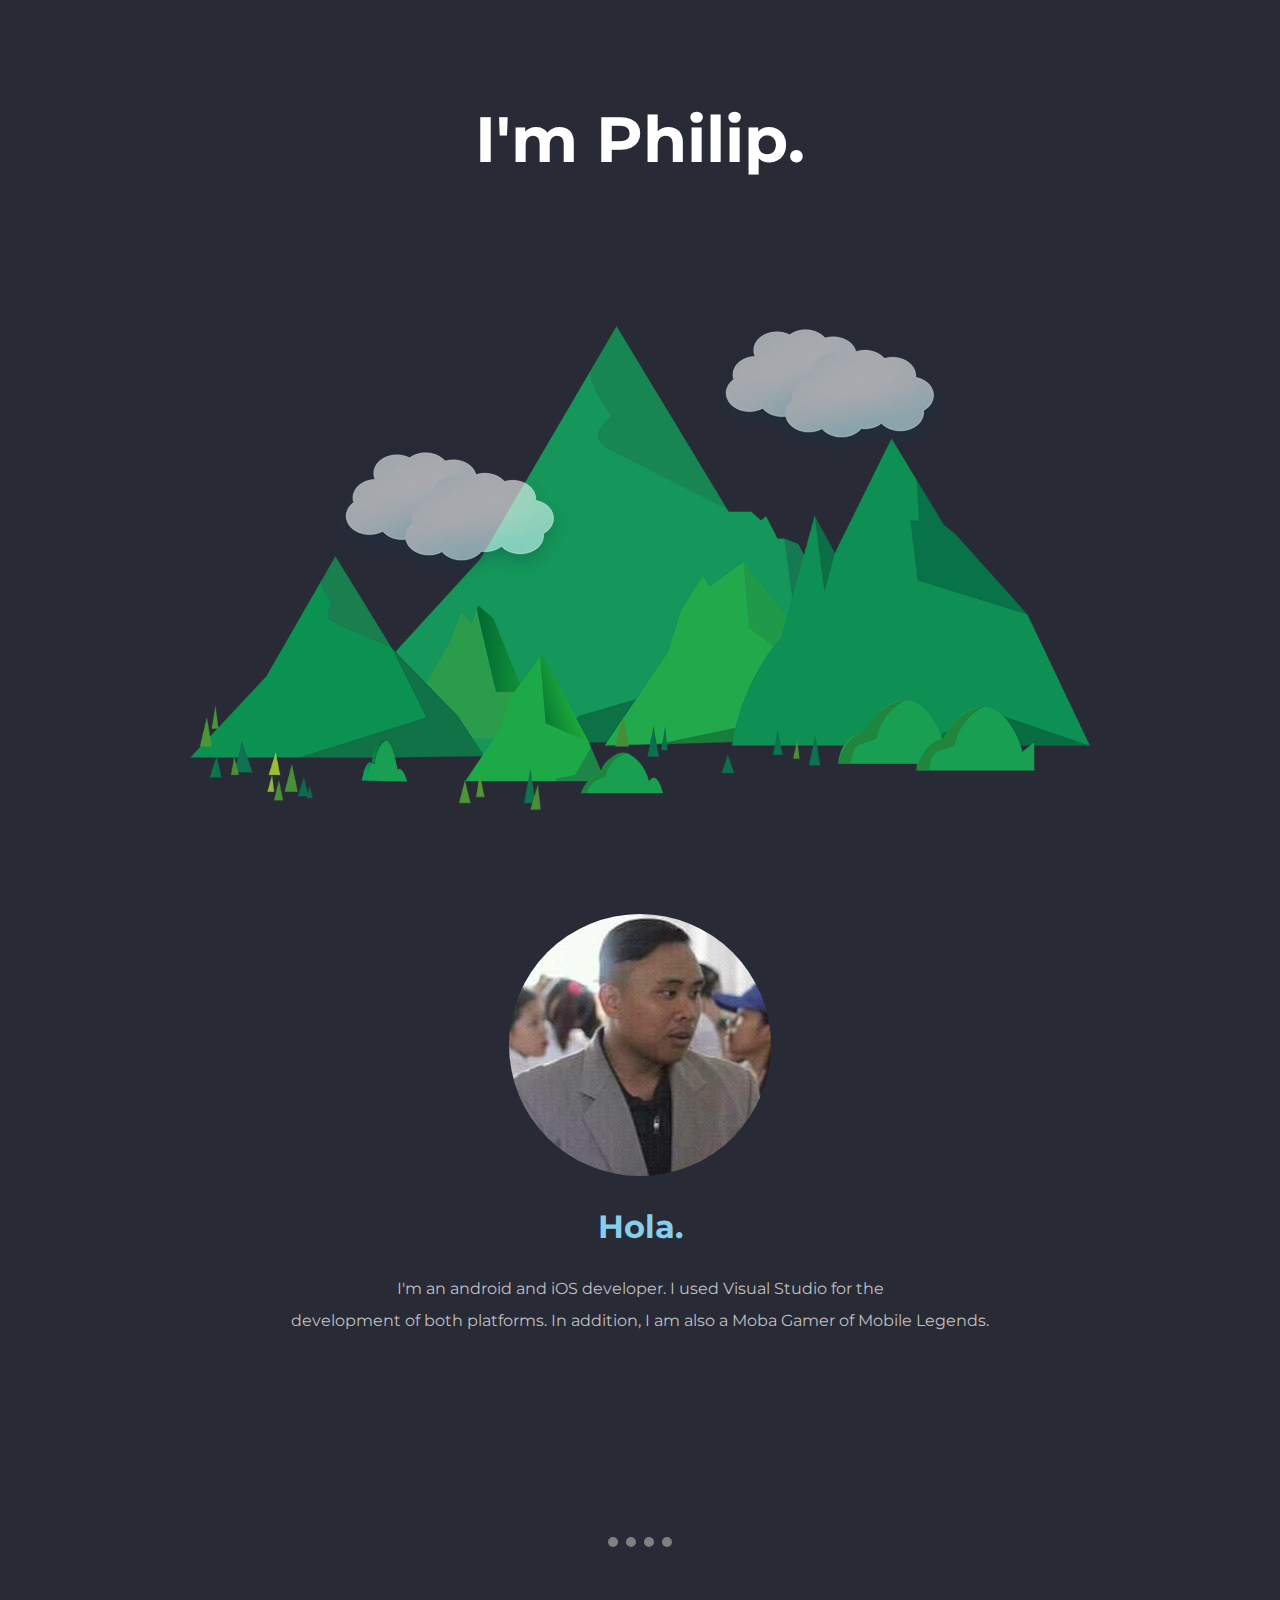
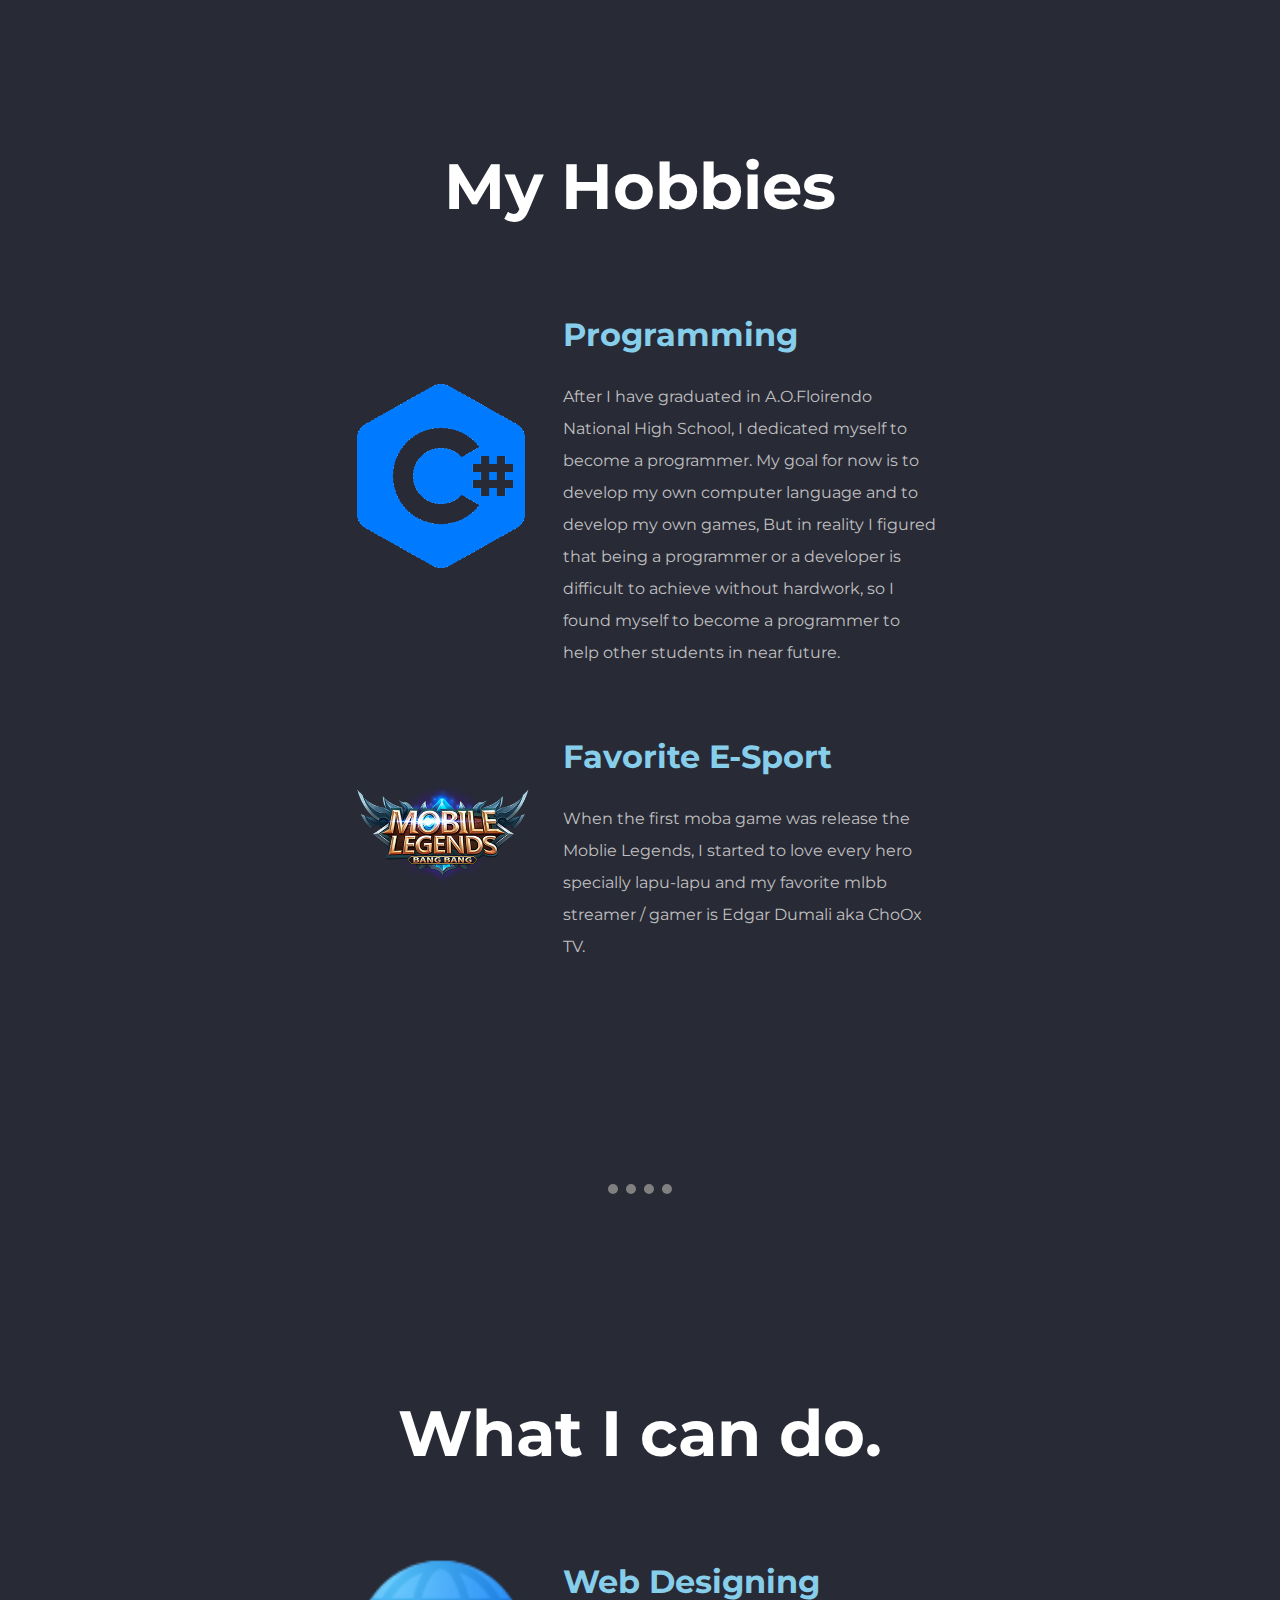
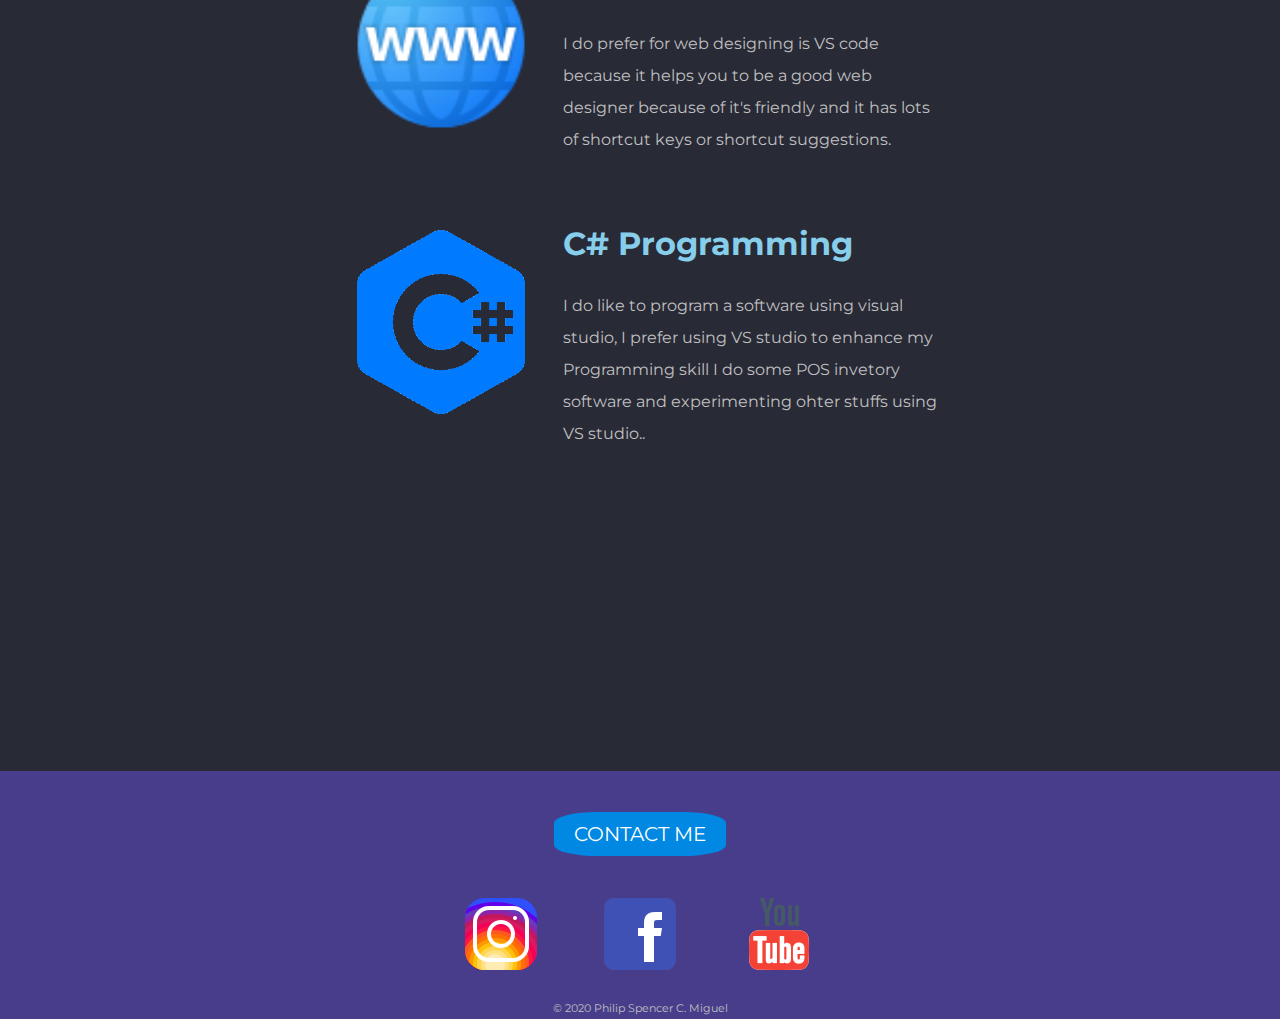
==== commit 8a2601aa: "Add files via upload" ====
--- a/index.html
+++ b/index.html
@@ -97,9 +97,7 @@
     </div>
   </div>
   <div class="bottomcontainer">
-    <h2 class="getin-touch">Get in Touch</h2>
-    <a class="btn" href="https://www.facebook.com/misgkie">CONTACT ME</a>
-    <h3>Let's talk about coding more.</h3>
+    <a class="btn" href="https://www.facebook.com/misgkie">CONTACT ME</a> <br> <br> <br>
     <a class="footer-link" href="https://www.instagram.com/spencermigs/"><img class="kill" src="images/insta.png" alt=""></a>
     <a class="footer-link" href="https://www.facebook.com/misgkie"><img class="kill" src="images/fb.png" alt=""></a>
     <a class="footer-link" href="https://www.youtube.com/channel/UCJmM-uK0DPaV9AdHuq7a2xA?view_as=subscriber"><img class="kill" src="images/yt.png" alt=""></a>
--- a/css/css.css
+++ b/css/css.css
@@ -6,9 +6,9 @@
 }
 .styletit {
   margin-top: 0;
-  font-family: "Merriweather Sans", cursive;
-  font-size: 6rem;
-  color: whitesmoke;
+  font-family: "Montserrat";
+  font-size: 4rem;
+  color: white;
 }
 hr {
   border-style: dotted none none;
@@ -20,8 +20,8 @@
 }
 h2 {
   font-family: "Montserrat", sans-serif;
-  font-size: 1.5rem;
-  color: #FDC404;
+  font-size: 2rem;
+  color: skyblue;
 }
 h3 {
   font-family: "Montserrat", sans-serif;
@@ -53,7 +53,8 @@
   margin-top: 100px;
 }
 .bottomcontainer{
-  background-color: #193549;
+  padding-top: 4%;
+  background-color: darkslateblue;
   margin-top: 300px;
 }
 .pro {
@@ -72,7 +73,9 @@
   top: 300px;
 }
 .mountain {
-  opacity: 0.5;
+  padding-top: 7%;
+  width: 900px;
+  height: 500px;
 }
 .My-skills {
   width: 50%;
@@ -82,15 +85,9 @@
   width: 50%;
   margin: 0 auto;
 }
-.getin-touch{
-  font-size: 3rem;
-}
 .btn {
-  -webkit-border-radius: 10;
-  -moz-border-radius: 10;
-  border-radius: 10px;
-  text-shadow: 3px 1px 4px #666666;
-  font-family: Arial;
+  border-radius: 25%;
+  font-family: 'Montserrat';
   color: #ffffff;
   font-size: 20px;
   background: #0088E2;
@@ -99,7 +96,8 @@
 }
 
 .btn:hover {
-  background: #FF9D00;
+  color: #fff;
+  background: gray;
   text-decoration: none;
 }
 a{
@@ -110,7 +108,7 @@
   text-decoration: none;
 }
 a:hover{
-  color: #FDC404;
+  color: gray;
 }
 .copyright{
   font-size: 0.70rem;
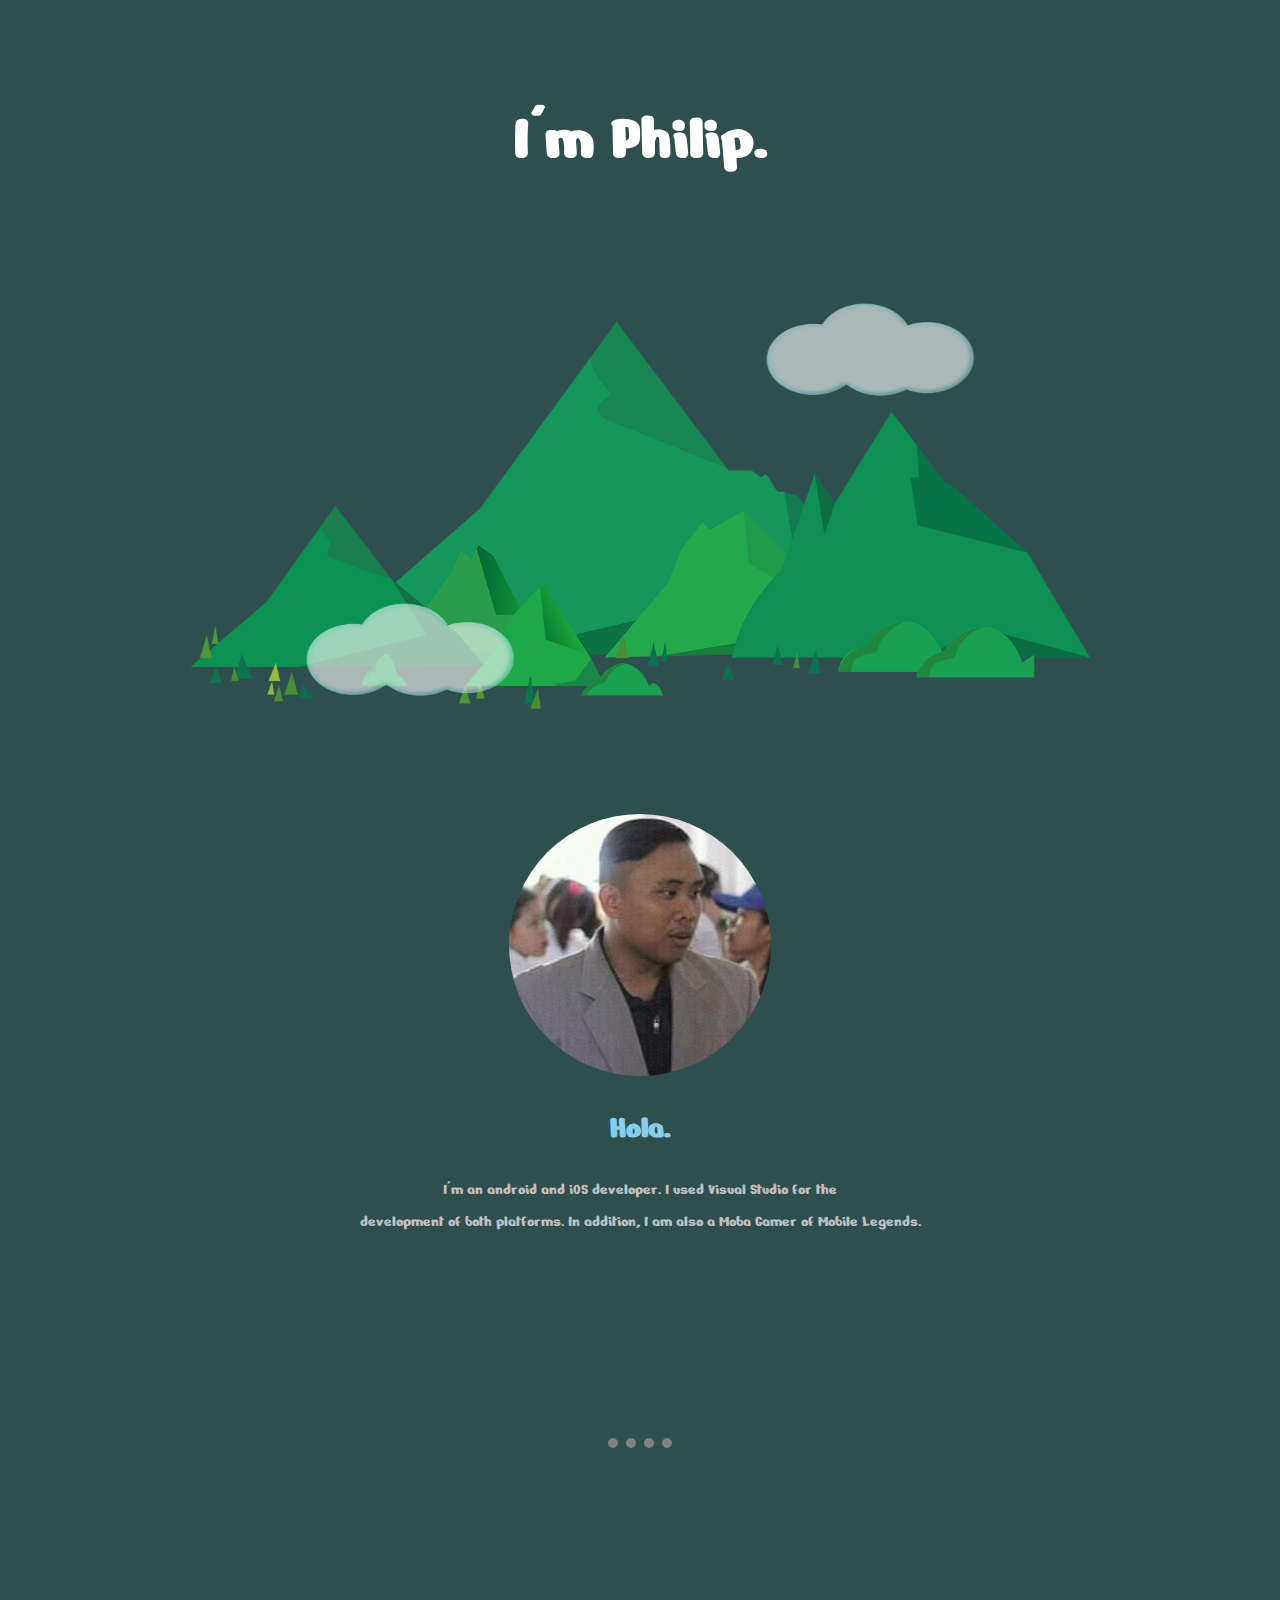
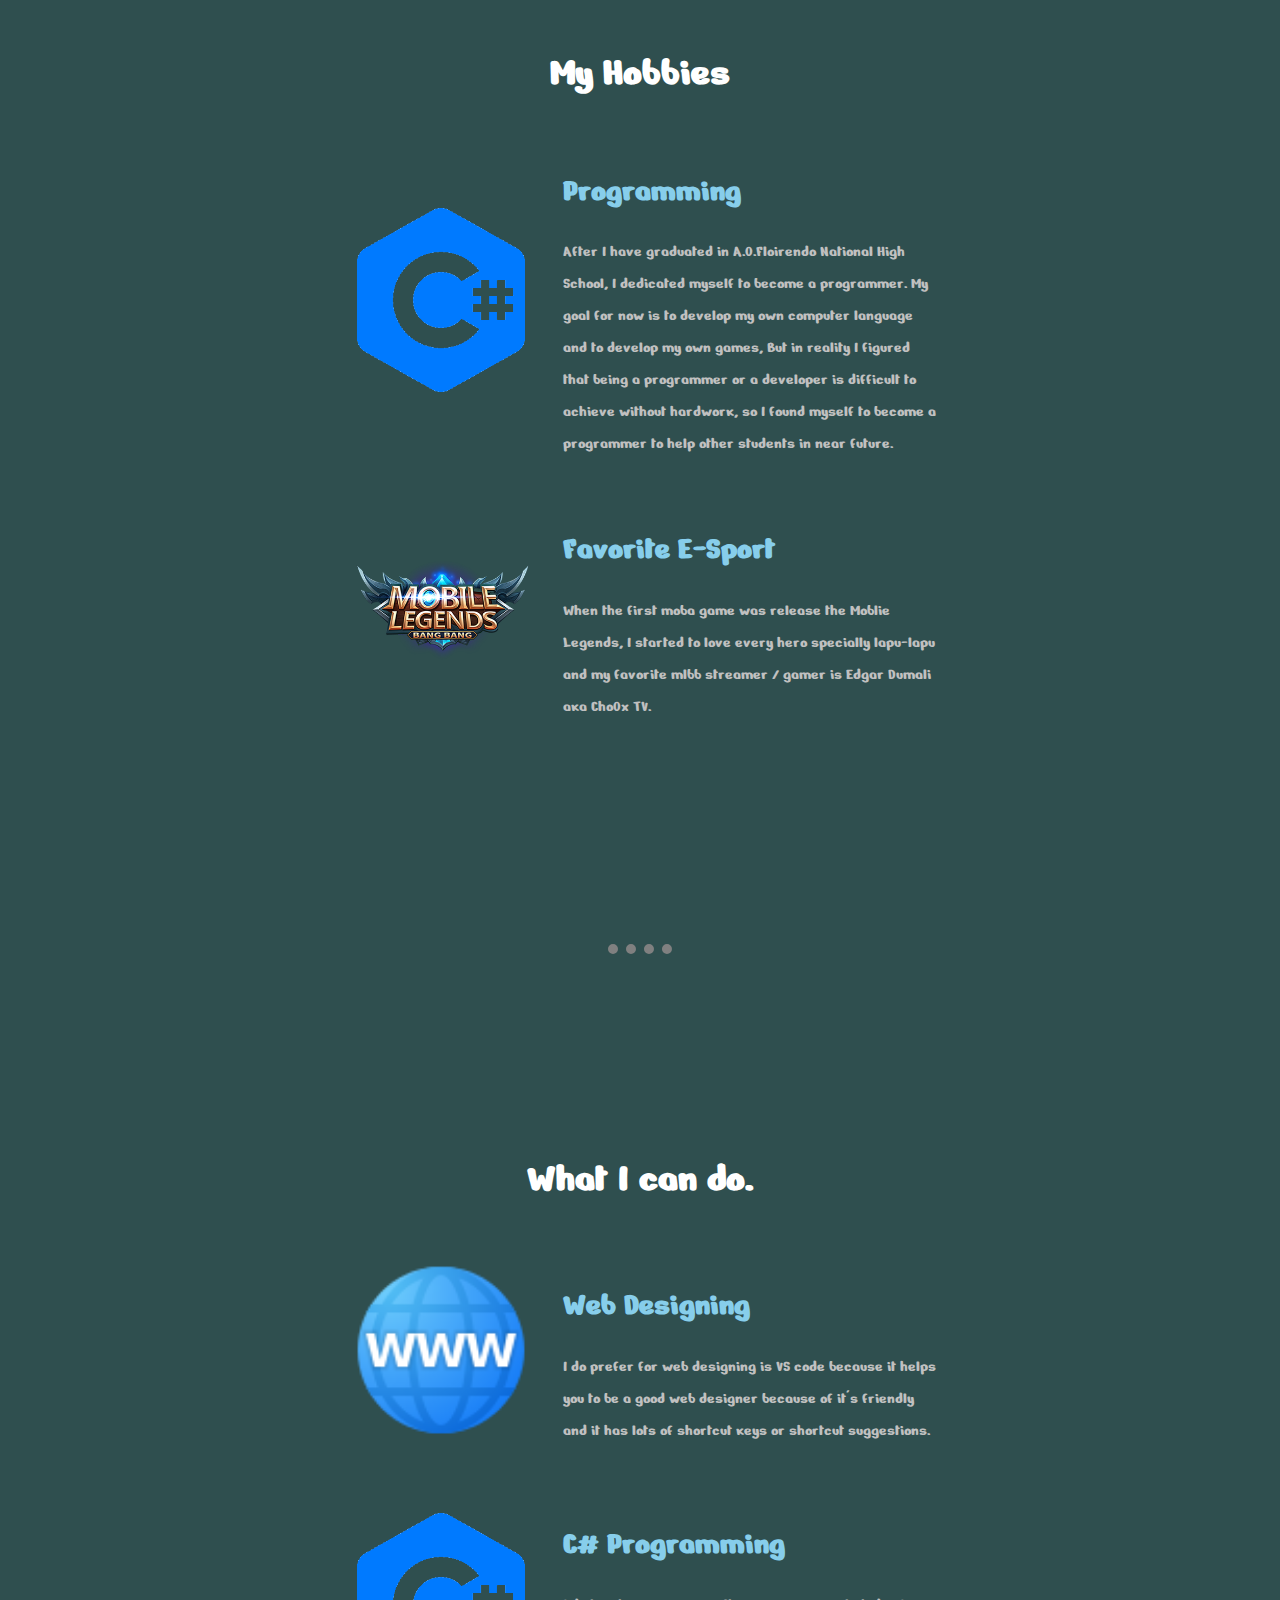
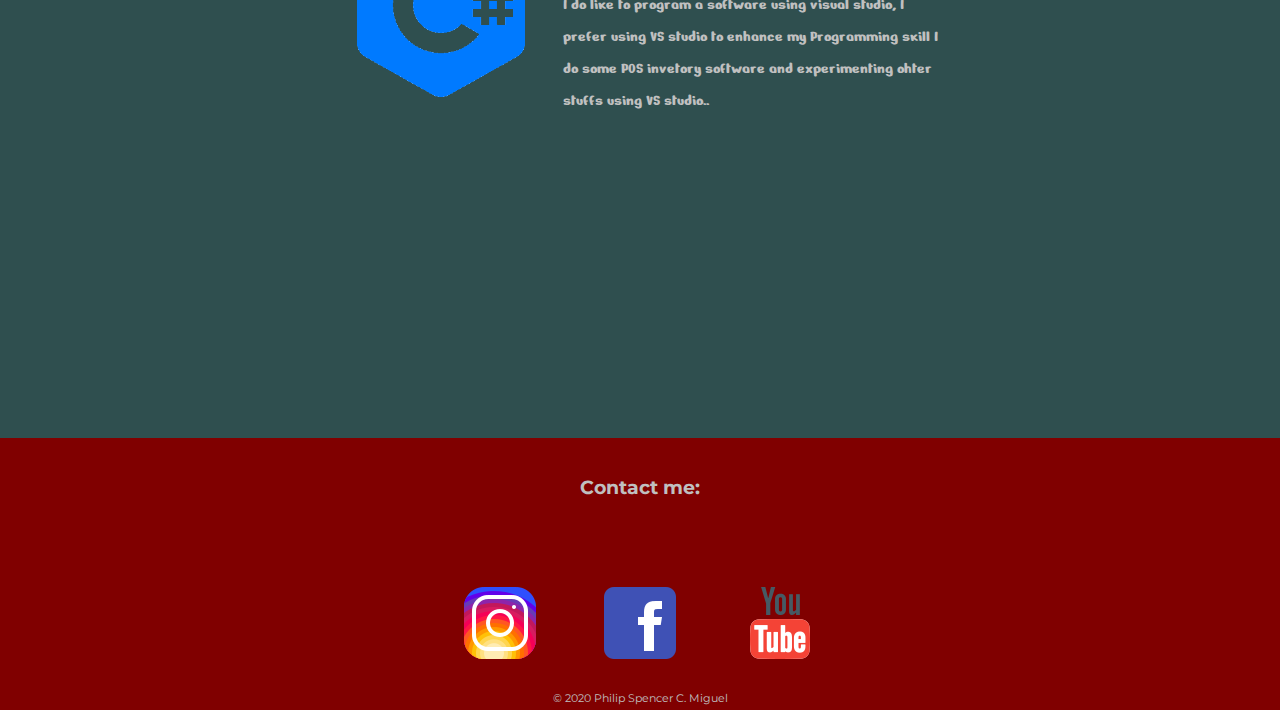
==== commit e6492c78: "Add files via upload" ====
--- a/index.html
+++ b/index.html
@@ -3,6 +3,8 @@
 <head>
     <meta charset="UTF-8">
     <meta name="viewport" content="width=device-width, initial-scale=1.0">
+    <link rel="preconnect" href="https://fonts.gstatic.com">
+    <link href="https://fonts.googleapis.com/css2?family=Nerko+One&display=swap" rel="stylesheet">
     <link rel="stylesheet" href="css/css.css">
     <link rel="icon" href="images/Prof.png">
     <link href="https://fonts.googleapis.com/css2?family=Great+Vibes&amp;family=Merriweather+Sans:wght@300&amp;family=Montez&amp;family=Montserrat:wght@300&amp;family=Sacramento&amp;display=swap" rel="stylesheet">
@@ -10,21 +12,21 @@
 </head>
 <body>
   <div class="topcontainer">
-    <img class="cloud_1" src="images/cloud.png" alt="cloud-img">
-    <h1 class="styletit">I'm Philip.</h1>
-    <img class="cloud_2" src="images/cloud.png" alt="cloud-img">
+    <img class="cloud" src="images/cloudss.png" alt="cloud-img">
+    <h1 class="name">I'm Philip.</h1>
+    <img class="clouds" src="images/cloudss.png" alt="cloud-img">
     <img class="mountain" src="images/mountain.png" alt="mountain-img">
   </div>
   <div class="middlecontainer">
     <img src="images/Prof.png" alt="profile-img">
-    <h2>Hola.</h2>
-    <p>
+    <h2 class="greet">Hola.</h2>
+    <p class="intro">
       I'm an android and iOS developer. I used Visual Studio for the <br>
       development of both platforms. In addition, I am also a Moba Gamer of Mobile Legends.
     </p>
     <hr>
     <div class="My-skills">
-      <h1 class="styletit">My Hobbies</h1>
+      <h1 class="mid">My Hobbies</h1>
       <table class="skills-1" cellspacing="20">
         <tbody><tr>
           <td>
@@ -60,8 +62,8 @@
       </tbody></table>
     </div>
     <hr>
-    <div class="Whatido">
-      <h1 class="styletit">What I can do.</h1>
+    <div class="do">
+      <h1 class="mid">What I can do.</h1>
       <table class="skills-1" cellspacing="20">
         <tbody><tr>
           <td>
@@ -97,7 +99,10 @@
     </div>
   </div>
   <div class="bottomcontainer">
-    <a class="btn" href="https://www.facebook.com/misgkie">CONTACT ME</a> <br> <br> <br>
+    <h3>Contact me:</h3>
+    <br>
+    <br>
+    <br>
     <a class="footer-link" href="https://www.instagram.com/spencermigs/"><img class="kill" src="images/insta.png" alt=""></a>
     <a class="footer-link" href="https://www.facebook.com/misgkie"><img class="kill" src="images/fb.png" alt=""></a>
     <a class="footer-link" href="https://www.youtube.com/channel/UCJmM-uK0DPaV9AdHuq7a2xA?view_as=subscriber"><img class="kill" src="images/yt.png" alt=""></a>
--- a/css/css.css
+++ b/css/css.css
@@ -1,14 +1,26 @@
 body {
   margin: 0;
   text-align: center;
-  font-family: "Merriweather Sans", sans-serif;
-  background-color: #282a36;
+  font-family: "Nerko One";
+  background-color: darkslategrey;
 }
-.styletit {
+.greet {
+  font-family: 'Nerko One', cursive;
+}
+.intro {
+  font-family: 'Nerko One';
+}
+.name {
   margin-top: 0;
-  font-family: "Montserrat";
+  font-family: 'Nerko One', cursive;
   font-size: 4rem;
   color: white;
+}
+.mid {
+  margin-top: 0;
+  font-family: 'Nerko One', cursive;
+  font-size: 2.5rem;
+  color: #fff;
 }
 hr {
   border-style: dotted none none;
@@ -41,9 +53,11 @@
   margin: 0 auto;
 }
 .skills_h {
+  font-family: 'Nerko One', cursive;
   text-align: left;
 }
 .skills_p {
+  font-family: 'Nerko One';
   text-align: left;
 }
 .topcontainer {
@@ -53,20 +67,24 @@
   margin-top: 100px;
 }
 .bottomcontainer{
-  padding-top: 4%;
-  background-color: darkslateblue;
+  padding-top: 1.5%;
+  background-color: maroon;
   margin-top: 300px;
 }
 .pro {
   text-decoration: underline;
 }
-.cloud_2 {
+.cloud, .clouds {
+  width: 220px;
+  height: 100px;
+}
+.clouds {
   position: absolute;
   left: 300px;
   opacity: 0.6;
-  bottom: 300px;
+  bottom: 200px;
 }
-.cloud_1 {
+.cloud {
   position: absolute;
   right: 300px;
   opacity: 0.6;
@@ -75,30 +93,15 @@
 .mountain {
   padding-top: 7%;
   width: 900px;
-  height: 500px;
+  height: 400px;
 }
 .My-skills {
   width: 50%;
   margin: 0 auto;
 }
-.Whatido{
+.do{
   width: 50%;
   margin: 0 auto;
-}
-.btn {
-  border-radius: 25%;
-  font-family: 'Montserrat';
-  color: #ffffff;
-  font-size: 20px;
-  background: #0088E2;
-  padding: 10px 20px 10px 20px;
-  text-decoration: none;
-}
-
-.btn:hover {
-  color: #fff;
-  background: gray;
-  text-decoration: none;
 }
 a{
   color: #657986;
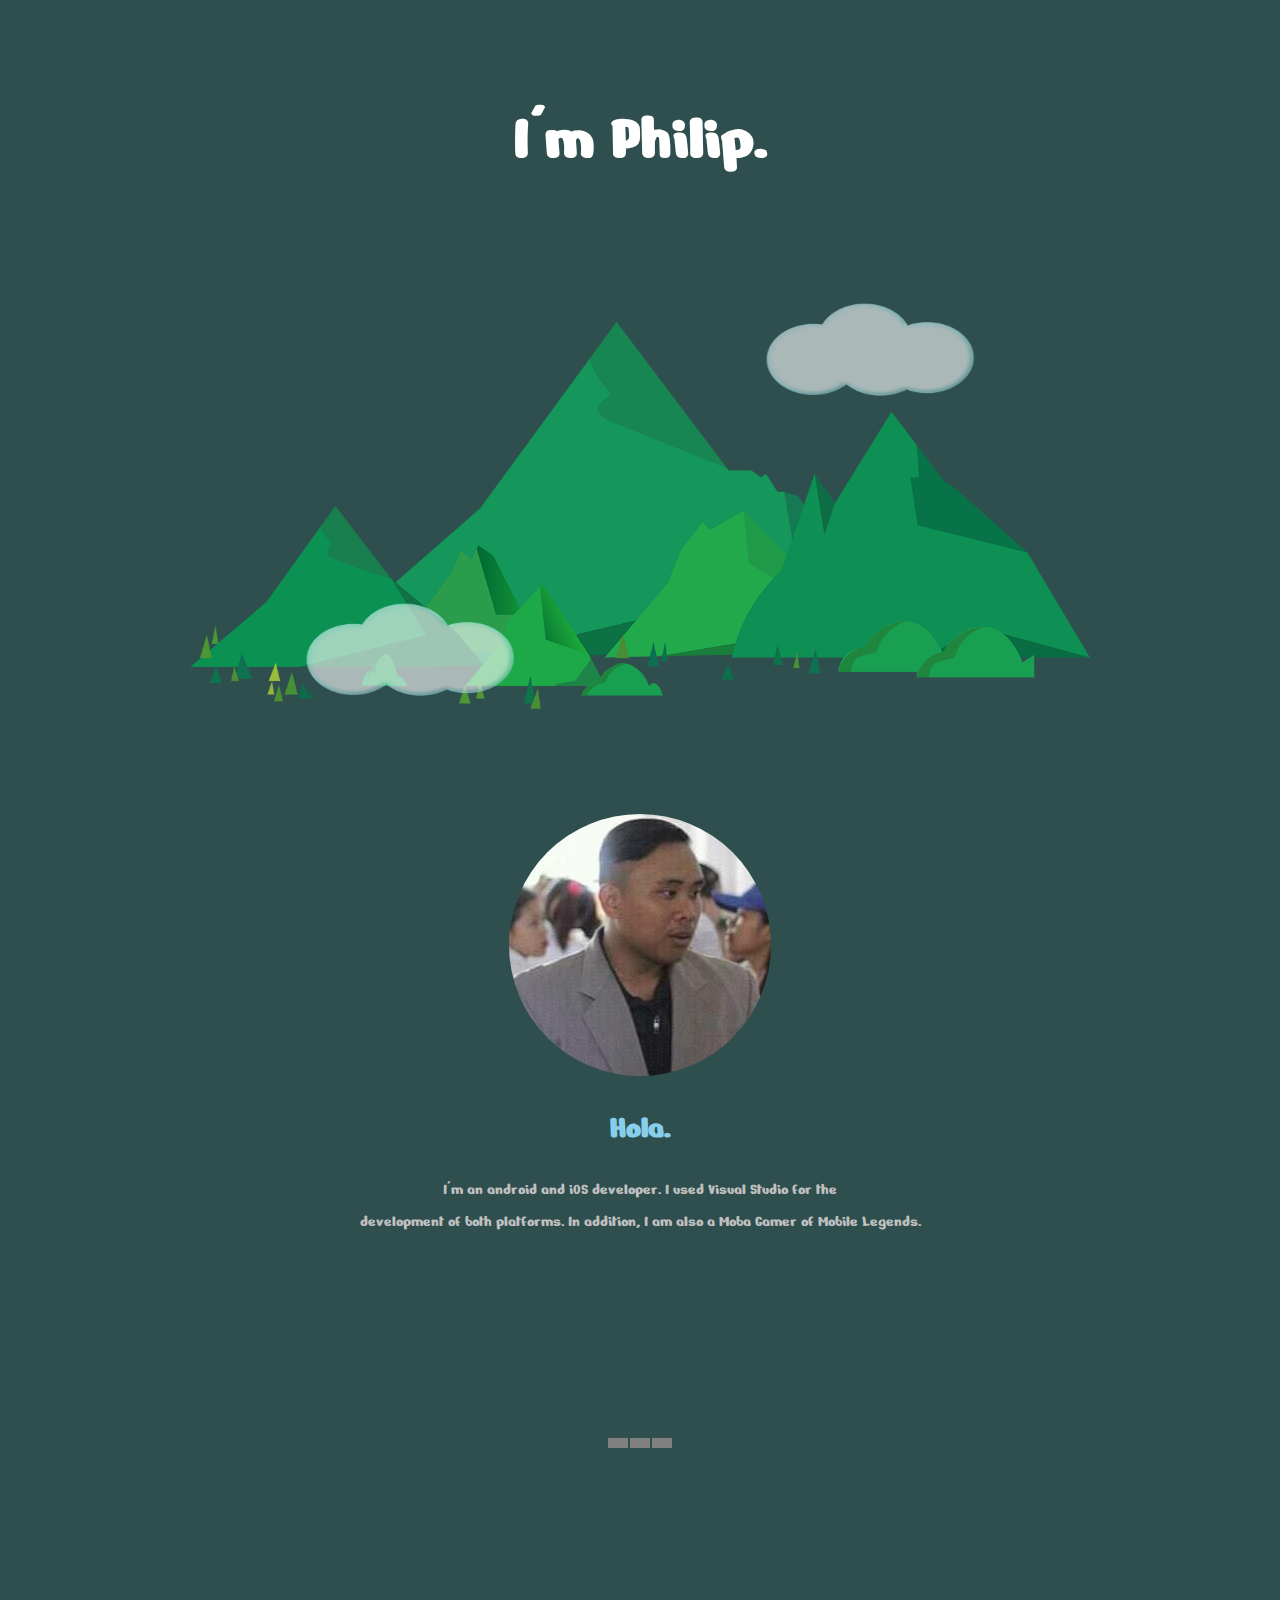
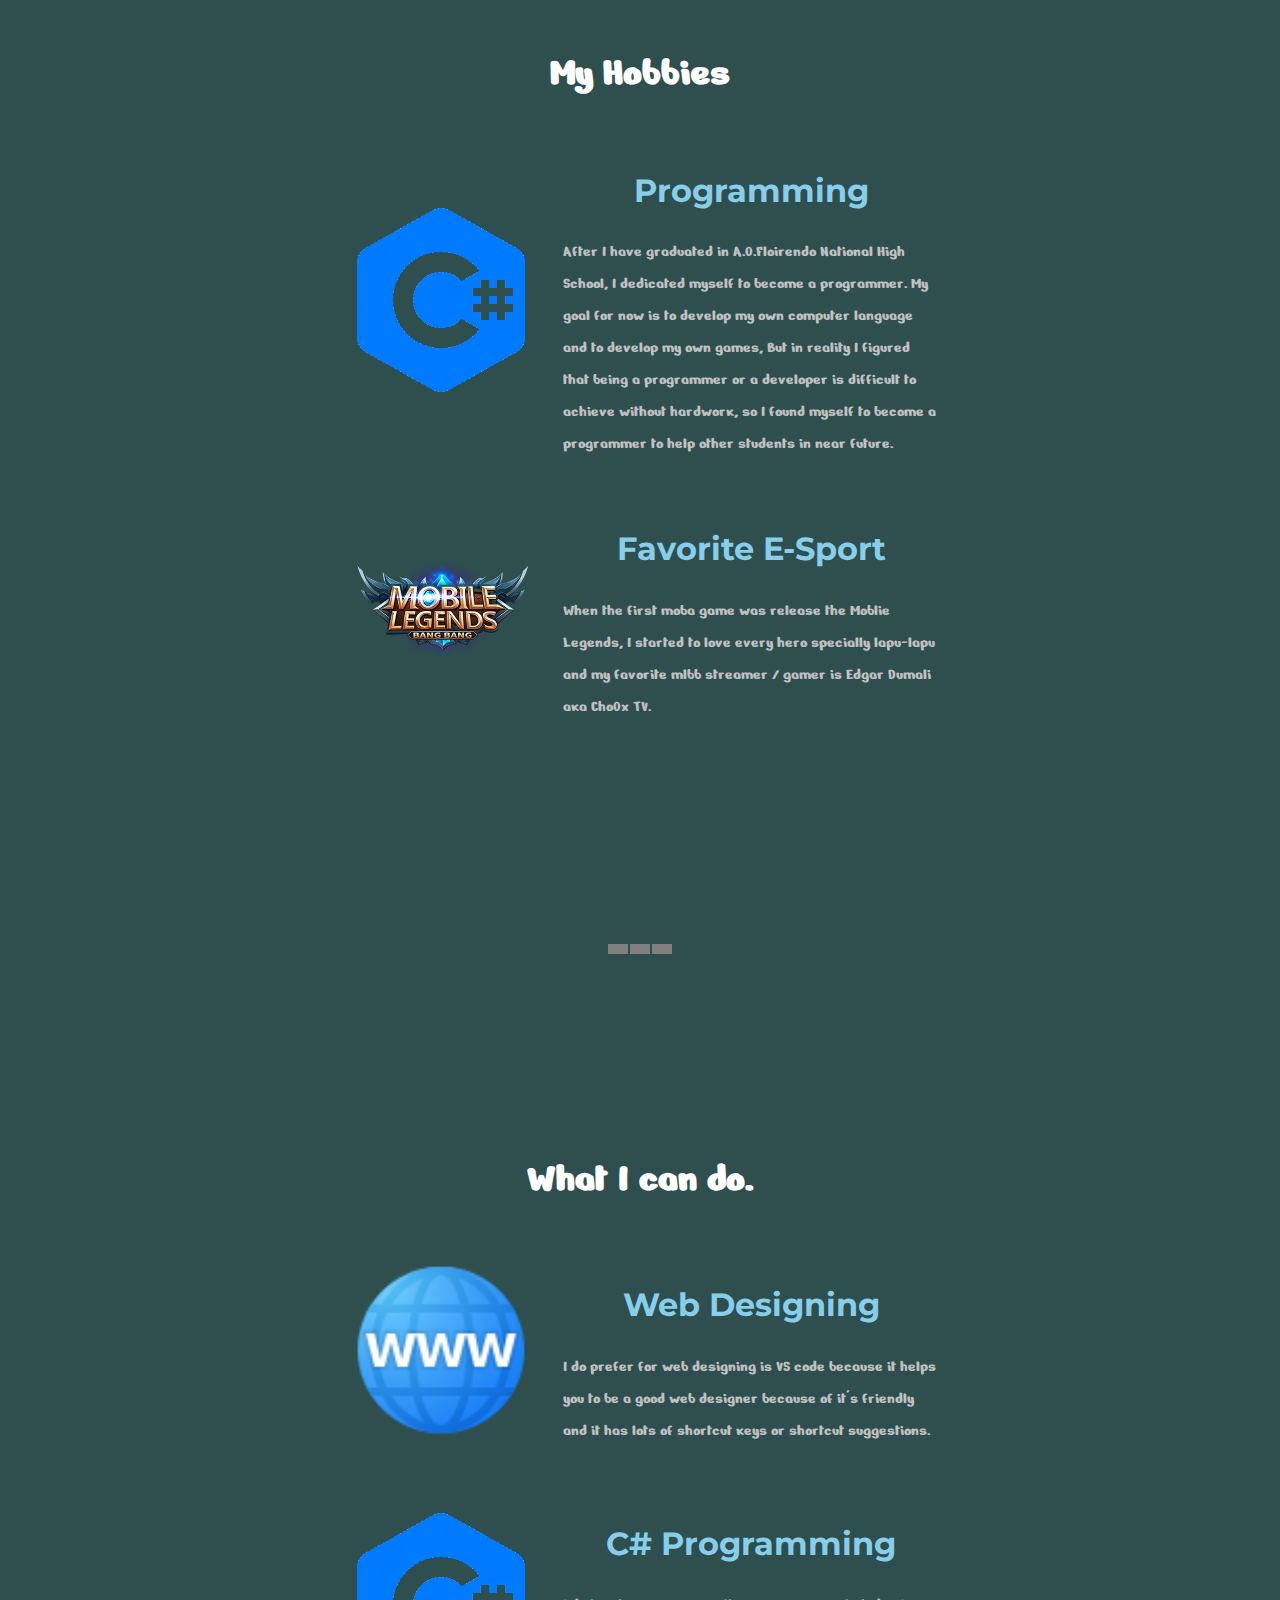
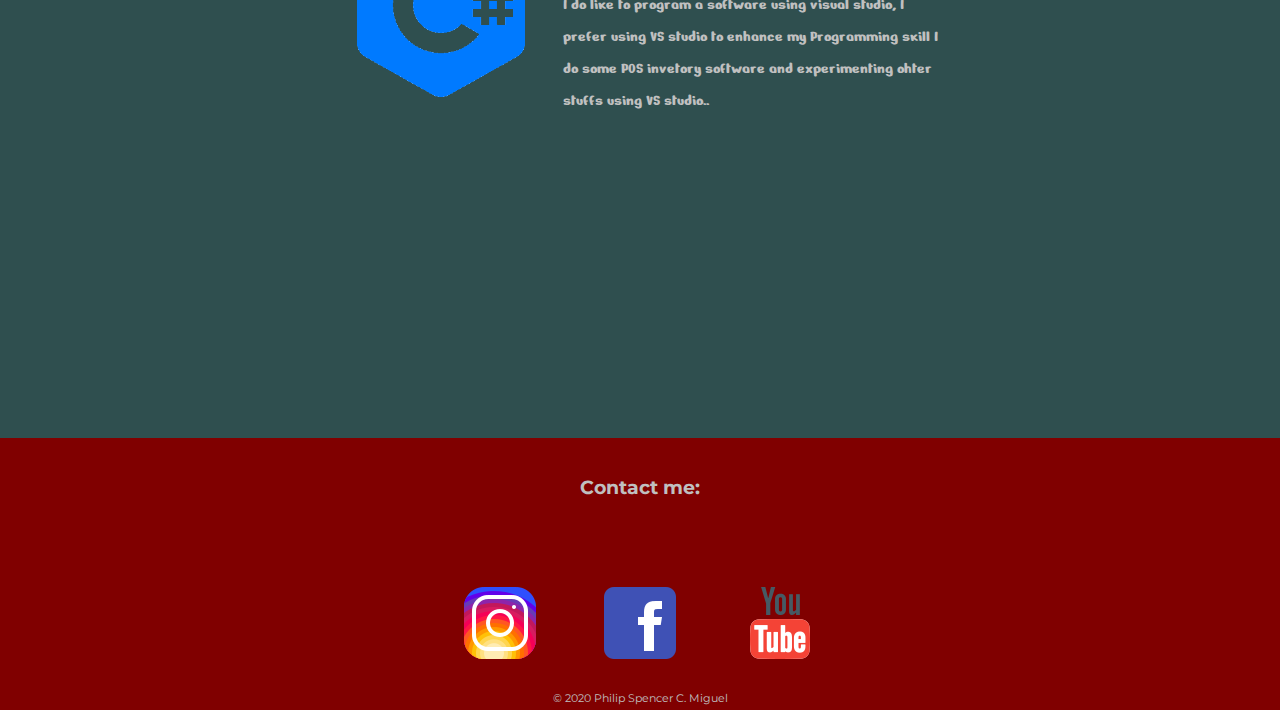
==== commit 41a37d05: "Add files via upload" ====
--- a/index.html
+++ b/index.html
@@ -25,16 +25,16 @@
       development of both platforms. In addition, I am also a Moba Gamer of Mobile Legends.
     </p>
     <hr>
-    <div class="My-skills">
+    <div class="talent">
       <h1 class="mid">My Hobbies</h1>
-      <table class="skills-1" cellspacing="20">
+      <table class="skill" cellspacing="20">
         <tbody><tr>
           <td>
-            <img class="skillslogo" src="images/sad4.png" alt="skills-1-img">
+            <img class="slogo" src="images/sad4.png" alt="skill-img">
           </td>
           <td>
-            <h2 class="skills_h">Programming</h2>
-            <p class="skills_p">
+            <h2 class="skillss">Programming</h2>
+            <p class="skillsss">
               After I have graduated in A.O.Floirendo National High School, 
               I dedicated myself to become a programmer. My goal for now is
               to develop my own computer language and to develop my own games,
@@ -45,14 +45,14 @@
           </td>
         </tr>
       </tbody></table>
-      <table class="skills-2" cellspacing="20">
+      <table class="skills" cellspacing="20">
         <tbody><tr>
           <td>
-            <img class="skillslogo" src="images/Mobilelegends.png" alt="mlbb-img">
+            <img class="slogo" src="images/Mobilelegends.png" alt="mlbb-img">
           </td>
           <td>
-            <h2 class="skills_h">Favorite E-Sport</h2>
-            <p class="skills_p">
+            <h2 class="skillss">Favorite E-Sport</h2>
+            <p class="skillsss">
               When the first moba game was release the Moblie Legends, I
               started to love every hero specially lapu-lapu and my
               favorite mlbb streamer / gamer is Edgar Dumali aka ChoOx TV.
@@ -64,14 +64,14 @@
     <hr>
     <div class="do">
       <h1 class="mid">What I can do.</h1>
-      <table class="skills-1" cellspacing="20">
+      <table class="skill" cellspacing="20">
         <tbody><tr>
           <td>
-            <img class="skillslogo" src="images/web.png" alt="skills-1-img">
+            <img class="slogo" src="images/web.png" alt="skill-img">
           </td>
           <td>
-            <h2 class="skills_h">Web Designing</h2>
-            <p class="skills_p">
+            <h2 class="skillss">Web Designing</h2>
+            <p class="skillsss">
               I do prefer for web designing is VS code because
               it helps you to be a good web designer because of
               it's friendly and it has lots of shortcut keys or
@@ -80,14 +80,14 @@
           </td>
         </tr>
       </tbody></table>
-      <table class="skills-2" cellspacing="20">
+      <table class="skills" cellspacing="20">
         <tbody><tr>
           <td>
-            <img class="skillslogo" src="images/sad4.png" alt="mlbb-img">
+            <img class="slogo" src="images/sad4.png" alt="mlbb-img">
           </td>
           <td>
-            <h2 class="skills_h">C# Programming</h2>
-            <p class="skills_p">
+            <h2 class="skillss">C# Programming</h2>
+            <p class="skillsss">
               I do like to program a software using visual studio,
               I prefer using VS studio to enhance my Programming
               skill I do some POS invetory software and experimenting
--- a/css/css.css
+++ b/css/css.css
@@ -23,7 +23,7 @@
   color: #fff;
 }
 hr {
-  border-style: dotted none none;
+  border-style: dashed none none;
   border-color: Gray;
   border-width: 10px;
   width: 5%;
@@ -46,17 +46,17 @@
   font-size: 1rem;
   color: silver;
 }
-.skillslogo {
+.slogo {
   width: 200px;
 }
-.skills-1, .skills-2 {
+.skill, .skills {
   margin: 0 auto;
 }
 .skills_h {
   font-family: 'Nerko One', cursive;
   text-align: left;
 }
-.skills_p {
+.skillsss {
   font-family: 'Nerko One';
   text-align: left;
 }
@@ -95,7 +95,7 @@
   width: 900px;
   height: 400px;
 }
-.My-skills {
+.talent {
   width: 50%;
   margin: 0 auto;
 }
